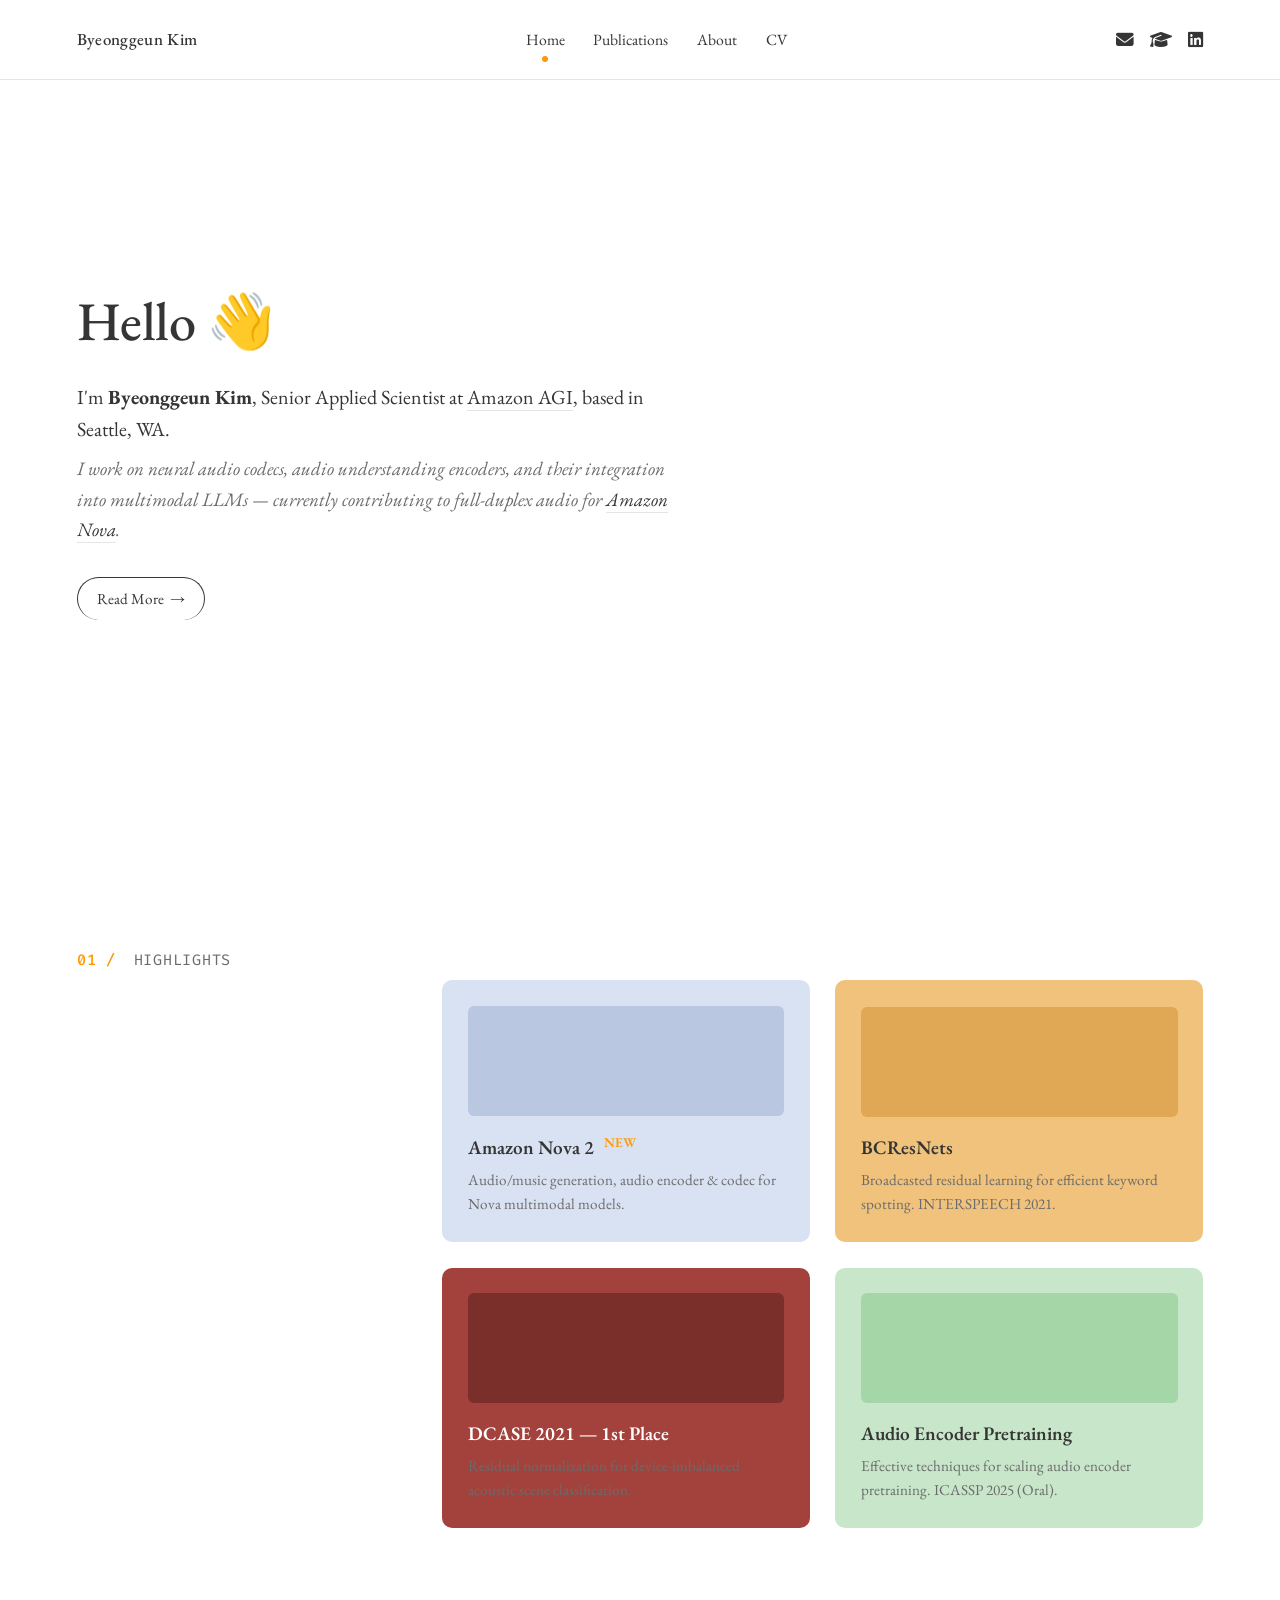
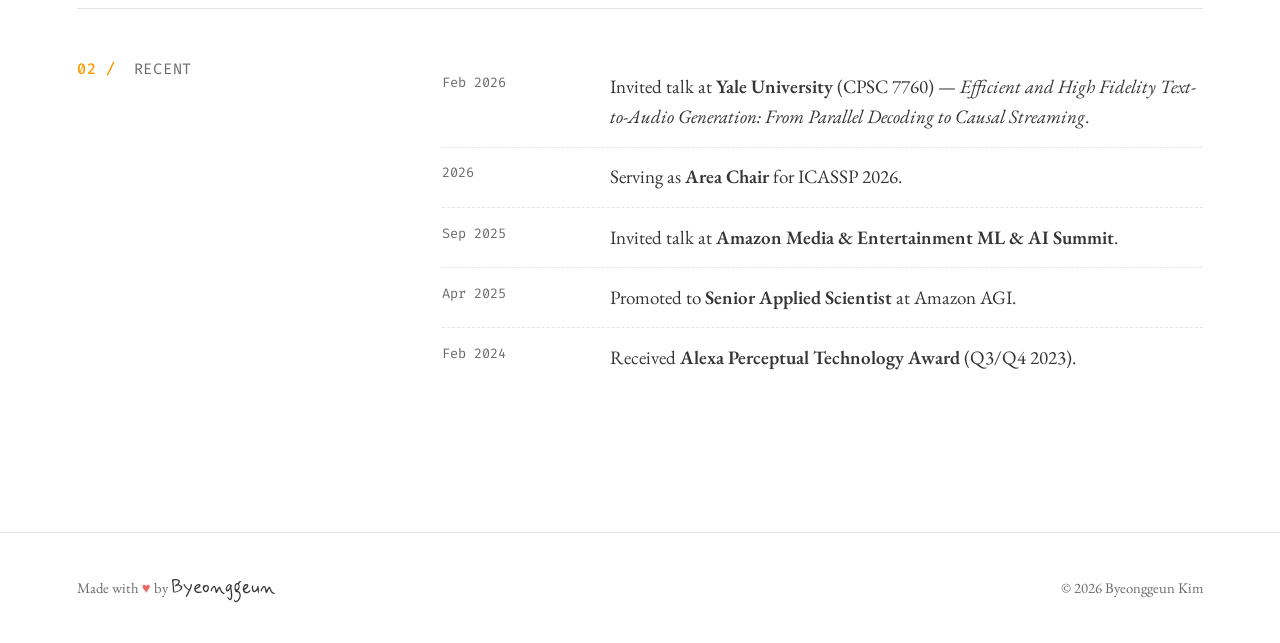
==== index.html @ c18549c8 "Initial site from byeonggeun-io skill Co-Authored-By: Claude Opus 4.7 (1M context) <noreply@anthropi" ====
<!DOCTYPE html>
<html lang="en">
<head>
  <meta charset="UTF-8">
  <meta name="viewport" content="width=device-width, initial-scale=1.0">
  <title>Byeonggeun Kim</title>
  <meta name="description" content="Byeonggeun Kim — Senior Applied Scientist at Amazon AGI. Research on neural audio codecs, audio understanding encoders, and multimodal LLMs.">
  <link rel="stylesheet" href="assets/style.css">
  <link rel="stylesheet" href="https://cdnjs.cloudflare.com/ajax/libs/font-awesome/6.5.1/css/all.min.css">
</head>
<body>

<!-- ====================== NAV ====================== -->
<nav class="nav-bar">
  <a href="index.html" class="nav-brand bare">Byeonggeun Kim</a>
  <button class="hamburger" aria-label="menu">
    <svg viewBox="0 0 24 24" fill="none" stroke-width="2" stroke-linecap="round"><line x1="3" y1="6" x2="21" y2="6"/><line x1="3" y1="12" x2="21" y2="12"/><line x1="3" y1="18" x2="21" y2="18"/></svg>
  </button>
  <div class="nav-links">
    <a href="index.html" class="active">Home</a>
    <a href="publications.html">Publications</a>
    <a href="about.html">About</a>
    <a href="https://drive.google.com/file/d/17Wgc7u4nZ0QI-tNfpadsK4Wds71PUrw8/view?usp=share_link" target="_blank" rel="noopener">CV</a>
  </div>
  <div class="social">
    <a href="mailto:bungkun1349@gmail.com" aria-label="Email"><i class="fa-solid fa-envelope"></i></a>
    <a href="https://scholar.google.com/citations?user=Pee89n0AAAAJ&hl=en" target="_blank" rel="noopener" aria-label="Google Scholar"><i class="fa-solid fa-graduation-cap"></i></a>
    <a href="https://www.linkedin.com/in/byeonggeun-kim-b8112a194/" target="_blank" rel="noopener" aria-label="LinkedIn"><i class="fa-brands fa-linkedin"></i></a>
  </div>
</nav>

<!-- ====================== HERO ====================== -->
<main class="container">
  <section class="home-container">
    <div class="home-intro">
      <h1>Hello <span aria-hidden="true">👋</span></h1>
      <p class="lead">I'm <strong>Byeonggeun Kim</strong>, Senior Applied Scientist at <a href="https://www.amazon.science/" target="_blank" rel="noopener">Amazon AGI</a>, based in Seattle, WA.</p>
      <p class="vision">I work on neural audio codecs, audio understanding encoders, and their integration into multimodal LLMs — currently contributing to full-duplex audio for <a href="https://aws.amazon.com/nova/" target="_blank" rel="noopener">Amazon Nova</a>.</p>
      <p>
        <a href="about.html" class="button bare">Read More &nbsp;&rarr;</a>
      </p>
    </div>
    <div class="home-profile">
      <img src="assets/portrait.jpg" alt="Byeonggeun Kim" onerror="this.style.display='none'">
    </div>
  </section>

  <!-- ====================== HIGHLIGHTS / PROJECTS ====================== -->
  <section class="section">
    <div class="about-row">
      <div class="about-intro"><span class="num">01 /</span> Highlights</div>
      <div class="about-content">
        <div class="project-block">
          <a class="project-card" href="https://www.amazon.science/publications/amazon-nova-2-multimodal-reasoning-and-generation-models" target="_blank" rel="noopener" style="background-color:#d9e2f2;">
            <div class="project-cover" style="background-color:#b9c8e0;"></div>
            <div class="project-title">Amazon Nova 2 <sup class="new-badge">NEW</sup></div>
            <p class="project-intro">Audio/music generation, audio encoder & codec for Nova multimodal models.</p>
          </a>
          <a class="project-card" href="publications.html#bcresnet" style="background-color:#F0C27B;">
            <div class="project-cover" style="background-color:#e0a854;"></div>
            <div class="project-title">BCResNets</div>
            <p class="project-intro">Broadcasted residual learning for efficient keyword spotting. INTERSPEECH 2021.</p>
          </a>
          <a class="project-card" href="publications.html#dcase2021" style="background-color:#A3423C; color:#fff;">
            <div class="project-cover" style="background-color:#7a2f2a;"></div>
            <div class="project-title">DCASE 2021 — 1st Place</div>
            <p class="project-intro">Residual normalization for device-imbalanced acoustic scene classification.</p>
          </a>
          <a class="project-card" href="publications.html" style="background-color:#c8e6c9;">
            <div class="project-cover" style="background-color:#a5d6a7;"></div>
            <div class="project-title">Audio Encoder Pretraining</div>
            <p class="project-intro">Effective techniques for scaling audio encoder pretraining. ICASSP 2025 (Oral).</p>
          </a>
        </div>
      </div>
    </div>

    <!-- ====================== RECENT NEWS ====================== -->
    <div class="about-row">
      <div class="about-intro"><span class="num">02 /</span> Recent</div>
      <div class="about-content">
        <ul class="timeline">
          <li><div class="when">Feb 2026</div><div class="what">Invited talk at <strong>Yale University</strong> (CPSC 7760) — <em>Efficient and High Fidelity Text-to-Audio Generation: From Parallel Decoding to Causal Streaming</em>.</div></li>
          <li><div class="when">2026</div><div class="what">Serving as <strong>Area Chair</strong> for ICASSP 2026.</div></li>
          <li><div class="when">Sep 2025</div><div class="what">Invited talk at <strong>Amazon Media &amp; Entertainment ML &amp; AI Summit</strong>.</div></li>
          <li><div class="when">Apr 2025</div><div class="what">Promoted to <strong>Senior Applied Scientist</strong> at Amazon AGI.</div></li>
          <li><div class="when">Feb 2024</div><div class="what">Received <strong>Alexa Perceptual Technology Award</strong> (Q3/Q4 2023).</div></li>
        </ul>
      </div>
    </div>
  </section>
</main>

<!-- ====================== FOOTER ====================== -->
<footer class="footer">
  <div>Made with <span class="heart">♥</span> by <span class="signature">Byeonggeun</span></div>
  <div>&copy; 2026 Byeonggeun Kim</div>
</footer>

<script src="assets/script.js"></script>
</body>
</html>
---- assets/style.css ----
/* ======================================================================
   byeonggeun.io — shikun.io 포맷 기반 vanilla CSS
   ====================================================================== */

@import url('https://fonts.googleapis.com/css2?family=EB+Garamond:ital,wght@0,400;0,500;0,600;1,400&family=Fira+Code&family=Mynerve&display=swap');

:root {
  --bg: #ffffff;
  --text: #353535;
  --muted: #6b6b6b;
  --rule: #e5e5e5;
  --accent: #ff9800;
  --heart: #ec6863;
  --link: #353535;
  --link-hover: #ff9800;

  --font-body: 'EB Garamond', 'Tiempos Text', Georgia, serif;
  --font-code: 'Fira Code', ui-monospace, Menlo, monospace;
  --font-signature: 'Mynerve', cursive;

  --pad-x: 6vw;
}

* { box-sizing: border-box; }
html, body { margin: 0; padding: 0; }
body {
  font-family: var(--font-body);
  font-size: 19px;
  line-height: 1.6;
  font-weight: 400;
  color: var(--text);
  background: var(--bg);
  -webkit-font-smoothing: antialiased;
}

a {
  color: var(--link);
  text-decoration: none;
  border-bottom: 1px solid var(--rule);
  transition: color .15s ease, border-color .15s ease;
}
a:hover { color: var(--link-hover); border-bottom-color: var(--link-hover); }
a.bare, .nav-bar a, .social a, .button.project { border-bottom: none; }

.container { padding: 0 var(--pad-x); }
.section { padding: 4rem 0 2rem; }

/* ---------------- Nav bar ---------------- */
.nav-bar {
  display: flex;
  align-items: center;
  justify-content: space-between;
  padding: 1.6rem var(--pad-x);
  border-bottom: 1px solid var(--rule);
  position: sticky;
  top: 0;
  background: var(--bg);
  z-index: 50;
}
.nav-brand {
  font-weight: 500;
  font-size: 1.05rem;
  letter-spacing: .02em;
}
.nav-links { display: flex; gap: 1.8rem; align-items: center; }
.nav-links a {
  color: var(--text);
  font-size: 0.98rem;
  position: relative;
}
.nav-links a.active::after {
  content: '';
  display: block;
  width: 6px; height: 6px;
  background: var(--accent);
  border-radius: 50%;
  position: absolute;
  bottom: -10px;
  left: 50%;
  transform: translateX(-50%);
}
.social { display: flex; gap: 1rem; align-items: center; }
.social a { color: var(--text); font-size: 1.1rem; }
.social a:hover { color: var(--accent); }

.hamburger { display: none; background: none; border: none; cursor: pointer; padding: 0; }
.hamburger svg { width: 28px; height: 28px; stroke: var(--text); }

/* ---------------- Hero (Home) ---------------- */
.home-container {
  display: flex;
  align-items: center;
  gap: 4rem;
  min-height: calc(100vh - 5rem - 4rem);
  padding: 4rem 0;
}
.home-intro { flex: 1.4; }
.home-intro h1 {
  font-size: 3.4rem;
  font-weight: 500;
  margin: 0 0 1rem;
  letter-spacing: -0.01em;
}
.home-intro .lead {
  font-size: 1.25rem;
  color: var(--text);
  margin: 0 0 0.6rem;
}
.home-intro .vision {
  font-style: italic;
  color: var(--muted);
  margin: 0 0 2rem;
  max-width: 38rem;
}
.home-profile {
  flex: 1;
  display: flex;
  justify-content: center;
}
.home-profile img {
  width: 280px;
  height: 280px;
  border-radius: 50%;
  object-fit: cover;
  box-shadow: 0 6px 24px rgba(0,0,0,0.08);
}

.button {
  display: inline-block;
  padding: 0.55rem 1.2rem;
  border: 1px solid var(--text);
  border-radius: 999px;
  font-size: 0.95rem;
  color: var(--text);
  background: transparent;
  transition: background .15s ease, color .15s ease;
}
.button:hover { background: var(--text); color: var(--bg); }

.button.project {
  display: inline-block;
  padding: 0.1rem 0.55rem;
  border-radius: 4px;
  border: none;
  font-size: 0.92em;
  background: var(--rule);
  color: var(--text);
}

/* ---------------- About — 2-column "01 / label + body" ---------------- */
.about-row {
  display: grid;
  grid-template-columns: 1fr 2.4fr;
  gap: 3rem;
  padding: 3rem 0;
  border-bottom: 1px solid var(--rule);
}
.about-row:last-child { border-bottom: none; }
.about-intro {
  font-family: var(--font-code);
  font-size: 0.95rem;
  color: var(--muted);
  letter-spacing: 0.05em;
  text-transform: uppercase;
}
.about-intro .num { font-weight: 500; color: var(--accent); margin-right: 0.5rem; }
.about-content h2 {
  font-size: 1.8rem;
  font-weight: 500;
  margin: 0 0 1rem;
}
.about-content p { margin: 0 0 1rem; }

/* ---------------- Education / Experience tables ---------------- */
.timeline { list-style: none; padding: 0; margin: 0; }
.timeline li {
  display: grid;
  grid-template-columns: 9rem 1fr;
  gap: 1.5rem;
  padding: 0.9rem 0;
  border-bottom: 1px dashed var(--rule);
}
.timeline li:last-child { border-bottom: none; }
.timeline .when {
  font-family: var(--font-code);
  font-size: 0.85rem;
  color: var(--muted);
}
.timeline .what strong { font-weight: 600; }
.timeline .what .sub { color: var(--muted); font-size: 0.95rem; }

/* ---------------- Project / news cards ---------------- */
.project-block {
  display: grid;
  grid-template-columns: repeat(auto-fill, minmax(320px, 1fr));
  gap: 1.6rem;
  padding: 2rem 0;
}
.project-card {
  display: block;
  border-radius: 10px;
  padding: 1.6rem;
  text-decoration: none;
  color: inherit;
  border: none;
  transition: transform .2s ease, box-shadow .2s ease;
  min-height: 200px;
  display: flex;
  flex-direction: column;
  justify-content: flex-end;
}
.project-card:hover {
  transform: translateY(-3px);
  box-shadow: 0 10px 30px rgba(0,0,0,0.10);
}
.project-card .project-cover {
  height: 110px;
  background-size: cover;
  background-position: center;
  border-radius: 6px;
  margin-bottom: 1rem;
  background-color: rgba(0,0,0,0.05);
}
.project-card .project-title {
  font-size: 1.2rem;
  font-weight: 600;
  margin: 0 0 0.25rem;
}
.project-card .project-intro {
  font-size: 0.95rem;
  color: var(--muted);
  margin: 0;
}
.project-card .new-badge {
  display: inline-block;
  margin-left: 0.4rem;
  font-size: 0.7em;
  color: var(--accent);
  font-weight: 600;
  vertical-align: super;
}

/* ---------------- Publications ---------------- */
.pub-year {
  font-family: var(--font-code);
  font-size: 0.95rem;
  color: var(--accent);
  letter-spacing: 0.05em;
  margin: 2.4rem 0 0.8rem;
}
.pub-list { list-style: none; padding: 0; margin: 0; }
.pub-list li {
  padding: 1rem 0;
  border-bottom: 1px dashed var(--rule);
}
.pub-list li:last-child { border-bottom: none; }
.pub-list .title { font-weight: 600; display: block; margin-bottom: 0.2rem; }
.pub-list .authors { color: var(--muted); font-size: 0.95rem; display: block; margin-bottom: 0.2rem; }
.pub-list .venue { font-style: italic; color: var(--muted); font-size: 0.92rem; }
.pub-list .links { margin-top: 0.3rem; font-size: 0.9rem; }
.pub-list .links a { margin-right: 0.8rem; }
.pub-list .me { color: var(--text); font-weight: 600; }

/* ---------------- Footer ---------------- */
.footer {
  border-top: 1px solid var(--rule);
  padding: 2.5rem var(--pad-x);
  margin-top: 4rem;
  font-size: 0.92rem;
  color: var(--muted);
  display: flex;
  justify-content: space-between;
  align-items: center;
  flex-wrap: wrap;
  gap: 1rem;
}
.footer .heart { color: var(--heart); }
.footer .signature { font-family: var(--font-signature); font-size: 1.2rem; color: var(--text); }

/* ---------------- Responsive ---------------- */
@media (max-width: 769px) {
  body { font-size: 17px; }
  :root { --pad-x: 5vw; }

  .nav-links { display: none; position: absolute; top: 100%; left: 0; right: 0; background: var(--bg); flex-direction: column; padding: 1rem var(--pad-x); border-bottom: 1px solid var(--rule); gap: 1rem; }
  .nav-links.open { display: flex; }
  .social { display: none; }
  .hamburger { display: block; }

  .home-container { flex-direction: column-reverse; gap: 2rem; padding: 2.5rem 0; min-height: auto; }
  .home-intro h1 { font-size: 2.4rem; }
  .home-profile img { width: 200px; height: 200px; }

  .about-row { grid-template-columns: 1fr; gap: 1rem; padding: 2rem 0; }
  .timeline li { grid-template-columns: 1fr; gap: 0.2rem; }
  .timeline .when { font-size: 0.8rem; }
}
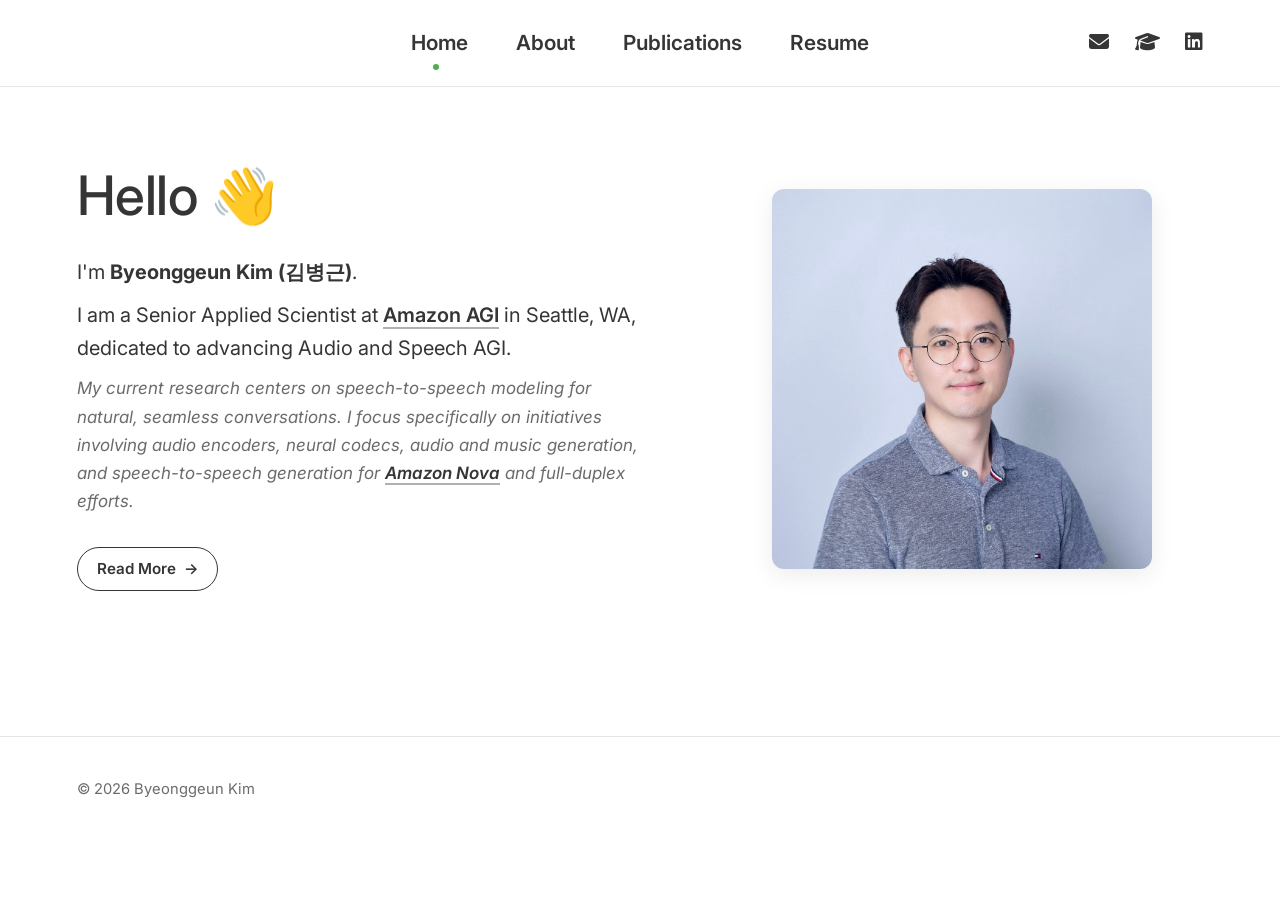
==== commit 120f8d14: "Refresh site content and styling - New CV PDF (shikun.io-style 4-page LaTeX, served at /assets/BGKim" ====
--- a/index.html
+++ b/index.html
@@ -7,25 +7,32 @@
   <meta name="description" content="Byeonggeun Kim — Senior Applied Scientist at Amazon AGI. Research on neural audio codecs, audio understanding encoders, and multimodal LLMs.">
   <link rel="stylesheet" href="assets/style.css">
   <link rel="stylesheet" href="https://cdnjs.cloudflare.com/ajax/libs/font-awesome/6.5.1/css/all.min.css">
+  <!-- Google Analytics (GA4) -->
+  <script async src="https://www.googletagmanager.com/gtag/js?id=G-7Q4RNB01KZ"></script>
+  <script>
+    window.dataLayer = window.dataLayer || [];
+    function gtag(){dataLayer.push(arguments);}
+    gtag('js', new Date());
+    gtag('config', 'G-7Q4RNB01KZ');
+  </script>
 </head>
 <body>
 
 <!-- ====================== NAV ====================== -->
 <nav class="nav-bar">
-  <a href="index.html" class="nav-brand bare">Byeonggeun Kim</a>
   <button class="hamburger" aria-label="menu">
     <svg viewBox="0 0 24 24" fill="none" stroke-width="2" stroke-linecap="round"><line x1="3" y1="6" x2="21" y2="6"/><line x1="3" y1="12" x2="21" y2="12"/><line x1="3" y1="18" x2="21" y2="18"/></svg>
   </button>
   <div class="nav-links">
     <a href="index.html" class="active">Home</a>
+    <a href="about.html">About</a>
     <a href="publications.html">Publications</a>
-    <a href="about.html">About</a>
-    <a href="https://drive.google.com/file/d/17Wgc7u4nZ0QI-tNfpadsK4Wds71PUrw8/view?usp=share_link" target="_blank" rel="noopener">CV</a>
+    <a href="assets/BGKim_CV.pdf" target="_blank" rel="noopener">Resume</a>
   </div>
   <div class="social">
-    <a href="mailto:bungkun1349@gmail.com" aria-label="Email"><i class="fa-solid fa-envelope"></i></a>
-    <a href="https://scholar.google.com/citations?user=Pee89n0AAAAJ&hl=en" target="_blank" rel="noopener" aria-label="Google Scholar"><i class="fa-solid fa-graduation-cap"></i></a>
-    <a href="https://www.linkedin.com/in/byeonggeun-kim-b8112a194/" target="_blank" rel="noopener" aria-label="LinkedIn"><i class="fa-brands fa-linkedin"></i></a>
+    <a class="social-email" href="mailto:bungkun1349@gmail.com" aria-label="Email"><i class="fa-solid fa-envelope"></i></a>
+    <a class="social-scholar" href="https://scholar.google.com/citations?user=Pee89n0AAAAJ&hl=en" target="_blank" rel="noopener" aria-label="Google Scholar"><i class="fa-solid fa-graduation-cap"></i></a>
+    <a class="social-linkedin" href="https://www.linkedin.com/in/byeonggeun-kim-b8112a194/" target="_blank" rel="noopener" aria-label="LinkedIn"><i class="fa-brands fa-linkedin"></i></a>
   </div>
 </nav>
 
@@ -34,8 +41,9 @@
   <section class="home-container">
     <div class="home-intro">
       <h1>Hello <span aria-hidden="true">👋</span></h1>
-      <p class="lead">I'm <strong>Byeonggeun Kim</strong>, Senior Applied Scientist at <a href="https://www.amazon.science/" target="_blank" rel="noopener">Amazon AGI</a>, based in Seattle, WA.</p>
-      <p class="vision">I work on neural audio codecs, audio understanding encoders, and their integration into multimodal LLMs — currently contributing to full-duplex audio for <a href="https://aws.amazon.com/nova/" target="_blank" rel="noopener">Amazon Nova</a>.</p>
+      <p class="lead">I'm <strong>Byeonggeun Kim (김병근)</strong>.</p>
+      <p class="lead">I am a Senior Applied Scientist at <a href="https://amazon.jobs/content/en/teams/agi" target="_blank" rel="noopener">Amazon AGI</a> in Seattle, WA, dedicated to advancing Audio and Speech AGI.</p>
+      <p class="vision">My current research centers on speech-to-speech modeling for natural, seamless conversations. I focus specifically on initiatives involving audio encoders, neural codecs, audio and music generation, and speech-to-speech generation for <a href="https://aws.amazon.com/nova/" target="_blank" rel="noopener">Amazon Nova</a> and full-duplex efforts.</p>
       <p>
         <a href="about.html" class="button bare">Read More &nbsp;&rarr;</a>
       </p>
@@ -44,56 +52,10 @@
       <img src="assets/portrait.jpg" alt="Byeonggeun Kim" onerror="this.style.display='none'">
     </div>
   </section>
-
-  <!-- ====================== HIGHLIGHTS / PROJECTS ====================== -->
-  <section class="section">
-    <div class="about-row">
-      <div class="about-intro"><span class="num">01 /</span> Highlights</div>
-      <div class="about-content">
-        <div class="project-block">
-          <a class="project-card" href="https://www.amazon.science/publications/amazon-nova-2-multimodal-reasoning-and-generation-models" target="_blank" rel="noopener" style="background-color:#d9e2f2;">
-            <div class="project-cover" style="background-color:#b9c8e0;"></div>
-            <div class="project-title">Amazon Nova 2 <sup class="new-badge">NEW</sup></div>
-            <p class="project-intro">Audio/music generation, audio encoder & codec for Nova multimodal models.</p>
-          </a>
-          <a class="project-card" href="publications.html#bcresnet" style="background-color:#F0C27B;">
-            <div class="project-cover" style="background-color:#e0a854;"></div>
-            <div class="project-title">BCResNets</div>
-            <p class="project-intro">Broadcasted residual learning for efficient keyword spotting. INTERSPEECH 2021.</p>
-          </a>
-          <a class="project-card" href="publications.html#dcase2021" style="background-color:#A3423C; color:#fff;">
-            <div class="project-cover" style="background-color:#7a2f2a;"></div>
-            <div class="project-title">DCASE 2021 — 1st Place</div>
-            <p class="project-intro">Residual normalization for device-imbalanced acoustic scene classification.</p>
-          </a>
-          <a class="project-card" href="publications.html" style="background-color:#c8e6c9;">
-            <div class="project-cover" style="background-color:#a5d6a7;"></div>
-            <div class="project-title">Audio Encoder Pretraining</div>
-            <p class="project-intro">Effective techniques for scaling audio encoder pretraining. ICASSP 2025 (Oral).</p>
-          </a>
-        </div>
-      </div>
-    </div>
-
-    <!-- ====================== RECENT NEWS ====================== -->
-    <div class="about-row">
-      <div class="about-intro"><span class="num">02 /</span> Recent</div>
-      <div class="about-content">
-        <ul class="timeline">
-          <li><div class="when">Feb 2026</div><div class="what">Invited talk at <strong>Yale University</strong> (CPSC 7760) — <em>Efficient and High Fidelity Text-to-Audio Generation: From Parallel Decoding to Causal Streaming</em>.</div></li>
-          <li><div class="when">2026</div><div class="what">Serving as <strong>Area Chair</strong> for ICASSP 2026.</div></li>
-          <li><div class="when">Sep 2025</div><div class="what">Invited talk at <strong>Amazon Media &amp; Entertainment ML &amp; AI Summit</strong>.</div></li>
-          <li><div class="when">Apr 2025</div><div class="what">Promoted to <strong>Senior Applied Scientist</strong> at Amazon AGI.</div></li>
-          <li><div class="when">Feb 2024</div><div class="what">Received <strong>Alexa Perceptual Technology Award</strong> (Q3/Q4 2023).</div></li>
-        </ul>
-      </div>
-    </div>
-  </section>
 </main>
 
 <!-- ====================== FOOTER ====================== -->
 <footer class="footer">
-  <div>Made with <span class="heart">♥</span> by <span class="signature">Byeonggeun</span></div>
   <div>&copy; 2026 Byeonggeun Kim</div>
 </footer>
 
--- a/assets/style.css
+++ b/assets/style.css
@@ -2,7 +2,7 @@
    byeonggeun.io — shikun.io 포맷 기반 vanilla CSS
    ====================================================================== */
 
-@import url('https://fonts.googleapis.com/css2?family=EB+Garamond:ital,wght@0,400;0,500;0,600;1,400&family=Fira+Code&family=Mynerve&display=swap');
+@import url('https://fonts.googleapis.com/css2?family=Inter:wght@400;500;600;700&family=Fira+Code&family=Mynerve&display=swap');
 
 :root {
   --bg: #ffffff;
@@ -14,7 +14,7 @@
   --link: #353535;
   --link-hover: #ff9800;
 
-  --font-body: 'EB Garamond', 'Tiempos Text', Georgia, serif;
+  --font-body: 'Inter', -apple-system, BlinkMacSystemFont, 'Segoe UI', Helvetica, Arial, sans-serif;
   --font-code: 'Fira Code', ui-monospace, Menlo, monospace;
   --font-signature: 'Mynerve', cursive;
 
@@ -25,8 +25,8 @@
 html, body { margin: 0; padding: 0; }
 body {
   font-family: var(--font-body);
-  font-size: 19px;
-  line-height: 1.6;
+  font-size: 17px;
+  line-height: 1.65;
   font-weight: 400;
   color: var(--text);
   background: var(--bg);
@@ -36,20 +36,21 @@
 a {
   color: var(--link);
   text-decoration: none;
-  border-bottom: 1px solid var(--rule);
+  font-weight: 600;
+  border-bottom: 2px solid #b0b0b0;
   transition: color .15s ease, border-color .15s ease;
 }
 a:hover { color: var(--link-hover); border-bottom-color: var(--link-hover); }
-a.bare, .nav-bar a, .social a, .button.project { border-bottom: none; }
+a.bare:not(.button), .nav-bar a, .social a, .button.project { border-bottom: none; font-weight: inherit; }
 
 .container { padding: 0 var(--pad-x); }
 .section { padding: 4rem 0 2rem; }
 
 /* ---------------- Nav bar ---------------- */
 .nav-bar {
-  display: flex;
+  display: grid;
+  grid-template-columns: 1fr auto 1fr;
   align-items: center;
-  justify-content: space-between;
   padding: 1.6rem var(--pad-x);
   border-bottom: 1px solid var(--rule);
   position: sticky;
@@ -62,28 +63,30 @@
   font-size: 1.05rem;
   letter-spacing: .02em;
 }
-.nav-links { display: flex; gap: 1.8rem; align-items: center; }
+.nav-links { display: flex; gap: 3rem; align-items: center; justify-self: center; }
 .nav-links a {
   color: var(--text);
-  font-size: 0.98rem;
+  font-size: 1.3rem;
+  font-weight: 600;
   position: relative;
 }
-.nav-links a.active::after {
-  content: '';
-  display: block;
-  width: 6px; height: 6px;
-  background: var(--accent);
+.nav-indicator {
+  position: absolute;
+  width: 6px;
+  height: 6px;
+  background: #4caf50;
   border-radius: 50%;
-  position: absolute;
-  bottom: -10px;
-  left: 50%;
-  transform: translateX(-50%);
-}
-.social { display: flex; gap: 1rem; align-items: center; }
-.social a { color: var(--text); font-size: 1.1rem; }
-.social a:hover { color: var(--accent); }
-
-.hamburger { display: none; background: none; border: none; cursor: pointer; padding: 0; }
+  pointer-events: none;
+  opacity: 0;
+  transition: left .25s ease, top .25s ease, opacity .15s ease;
+}
+.social { display: flex; gap: 1.6rem; align-items: center; justify-self: end; }
+.social a { color: var(--text); font-size: 1.25rem; position: relative; }
+.social a.social-email:hover    { color: #888888; }
+.social a.social-scholar:hover  { color: #4caf50; }
+.social a.social-linkedin:hover { color: #0a66c2; }
+
+.hamburger { visibility: hidden; background: none; border: none; cursor: pointer; padding: 0; }
 .hamburger svg { width: 28px; height: 28px; stroke: var(--text); }
 
 /* ---------------- Hero (Home) ---------------- */
@@ -91,10 +94,9 @@
   display: flex;
   align-items: center;
   gap: 4rem;
-  min-height: calc(100vh - 5rem - 4rem);
   padding: 4rem 0;
 }
-.home-intro { flex: 1.4; }
+.home-intro { flex: 1.2; }
 .home-intro h1 {
   font-size: 3.4rem;
   font-weight: 500;
@@ -118,9 +120,10 @@
   justify-content: center;
 }
 .home-profile img {
-  width: 280px;
-  height: 280px;
-  border-radius: 50%;
+  width: 380px;
+  height: 380px;
+  max-width: 100%;
+  border-radius: 12px;
   object-fit: cover;
   box-shadow: 0 6px 24px rgba(0,0,0,0.08);
 }
@@ -131,6 +134,7 @@
   border: 1px solid var(--text);
   border-radius: 999px;
   font-size: 0.95rem;
+  font-weight: 600;
   color: var(--text);
   background: transparent;
   transition: background .15s ease, color .15s ease;
@@ -159,6 +163,7 @@
 .about-intro {
   font-family: var(--font-code);
   font-size: 0.95rem;
+  font-weight: 700;
   color: var(--muted);
   letter-spacing: 0.05em;
   text-transform: uppercase;
@@ -188,6 +193,30 @@
 }
 .timeline .what strong { font-weight: 600; }
 .timeline .what .sub { color: var(--muted); font-size: 0.95rem; }
+
+/* ---------------- Experience grouped layout ---------------- */
+.exp-group { margin-bottom: 1.6rem; }
+.exp-group:last-child { margin-bottom: 0; }
+.exp-company {
+  font-size: 1.1rem;
+  font-weight: 600;
+  margin-bottom: 0.5rem;
+}
+.exp-list {
+  list-style: none;
+  padding-left: 1rem;
+  margin: 0;
+  border-left: 2px solid var(--rule);
+}
+.exp-list li {
+  padding: 0.35rem 0;
+  font-size: 1rem;
+}
+.exp-list li strong { font-weight: 600; }
+.exp-list li .sub { color: var(--muted); font-size: 0.92rem; display: inline-block; margin-top: 0.2rem; }
+.exp-date { color: var(--muted); font-family: var(--font-code); font-size: 0.85rem; margin-left: 0.4rem; }
+.exp-summary { margin: 0.7rem 0 0; color: var(--text); }
+.exp-summary strong { font-weight: 600; }
 
 /* ---------------- Project / news cards ---------------- */
 .project-block {
@@ -285,7 +314,7 @@
   .nav-links { display: none; position: absolute; top: 100%; left: 0; right: 0; background: var(--bg); flex-direction: column; padding: 1rem var(--pad-x); border-bottom: 1px solid var(--rule); gap: 1rem; }
   .nav-links.open { display: flex; }
   .social { display: none; }
-  .hamburger { display: block; }
+  .hamburger { visibility: visible; display: block; }
 
   .home-container { flex-direction: column-reverse; gap: 2rem; padding: 2.5rem 0; min-height: auto; }
   .home-intro h1 { font-size: 2.4rem; }
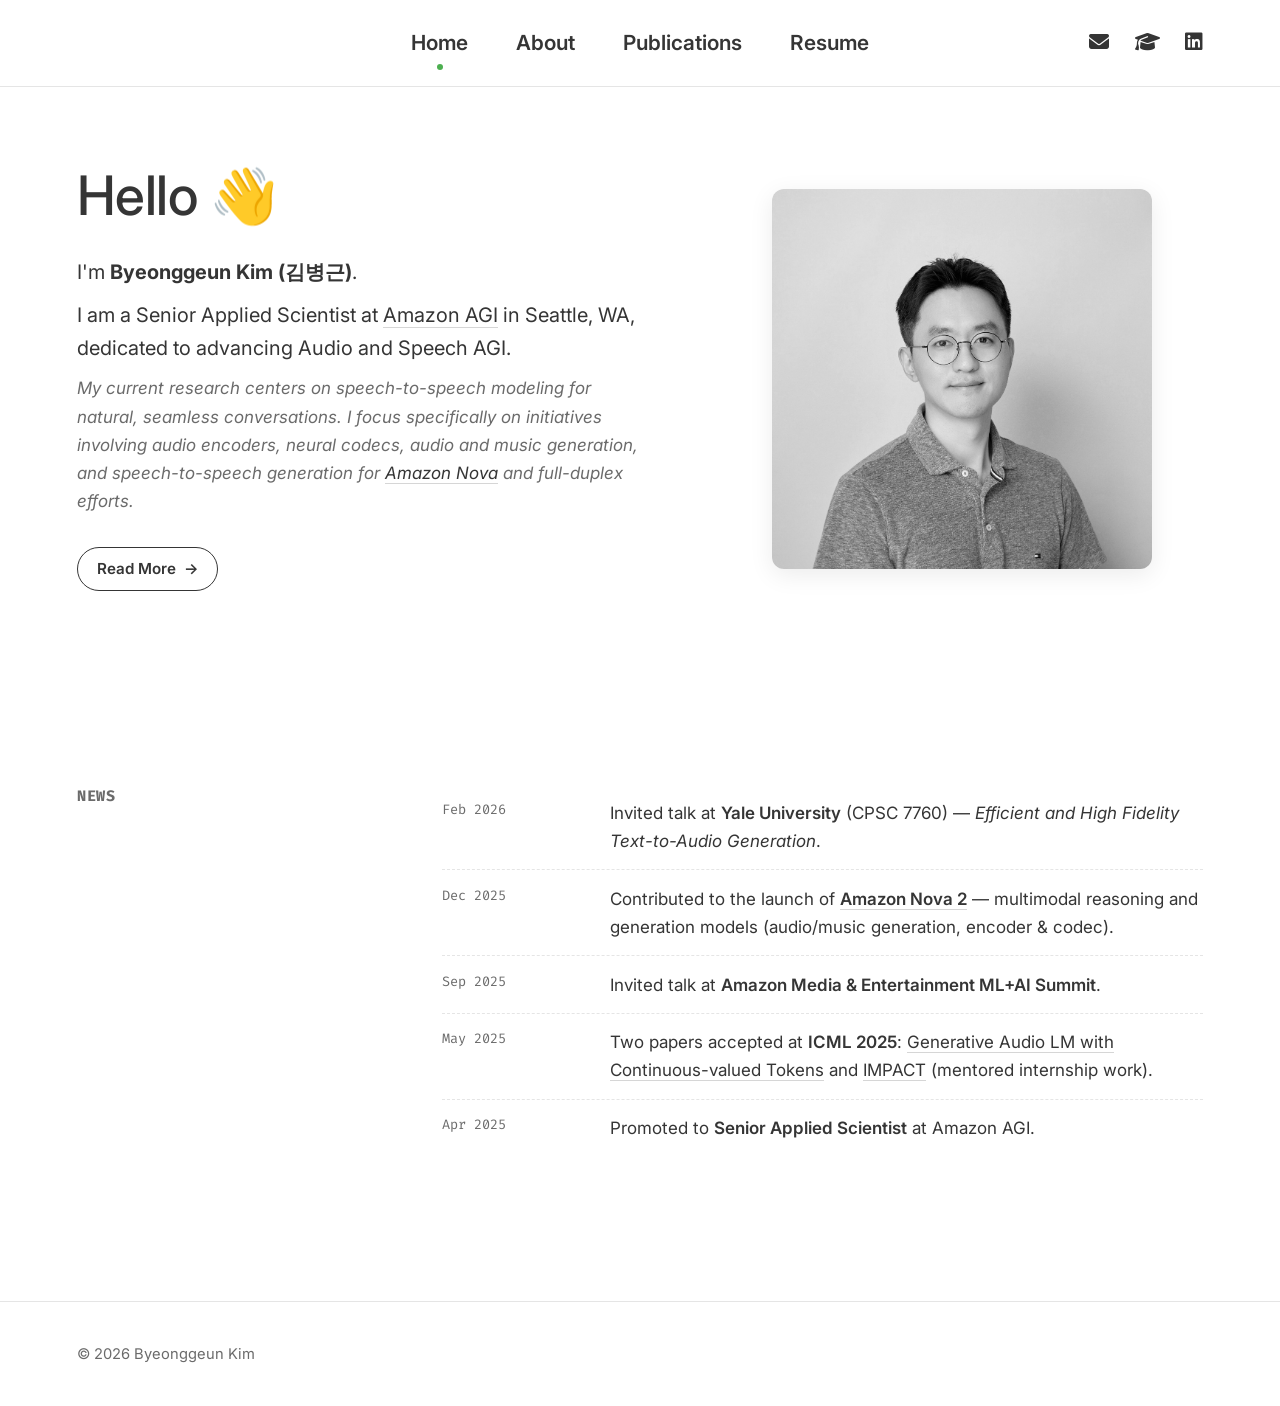
==== commit 84696ad0: "Polish: News timeline, SEO, CI, lighter typography - Add News timeline on Hero (5 items, reverse-chr" ====
--- a/index.html
+++ b/index.html
@@ -5,6 +5,13 @@
   <meta name="viewport" content="width=device-width, initial-scale=1.0">
   <title>Byeonggeun Kim</title>
   <meta name="description" content="Byeonggeun Kim — Senior Applied Scientist at Amazon AGI. Research on neural audio codecs, audio understanding encoders, and multimodal LLMs.">
+  <link rel="icon" type="image/jpeg" href="assets/favicon.jpg">
+  <meta property="og:type" content="website">
+  <meta property="og:title" content="Byeonggeun Kim">
+  <meta property="og:description" content="Senior Applied Scientist at Amazon AGI — audio codecs, audio encoders, multimodal LLMs, full-duplex speech.">
+  <meta property="og:image" content="https://byeonggeunkim.github.io/assets/og-image.jpg">
+  <meta property="og:url" content="https://byeonggeunkim.github.io/">
+  <meta name="twitter:card" content="summary">
   <link rel="stylesheet" href="assets/style.css">
   <link rel="stylesheet" href="https://cdnjs.cloudflare.com/ajax/libs/font-awesome/6.5.1/css/all.min.css">
   <!-- Google Analytics (GA4) -->
@@ -52,6 +59,21 @@
       <img src="assets/portrait.jpg" alt="Byeonggeun Kim" onerror="this.style.display='none'">
     </div>
   </section>
+
+  <section class="section">
+    <div class="about-row">
+      <div class="about-intro">News</div>
+      <div class="about-content">
+        <ul class="timeline">
+          <li><div class="when">Feb 2026</div><div class="what">Invited talk at <strong>Yale University</strong> (CPSC 7760) — <em>Efficient and High Fidelity Text-to-Audio Generation</em>.</div></li>
+          <li><div class="when">Dec 2025</div><div class="what">Contributed to the launch of <a href="https://www.amazon.science/publications/amazon-nova-2-multimodal-reasoning-and-generation-models" target="_blank" rel="noopener"><strong>Amazon Nova 2</strong></a> — multimodal reasoning and generation models (audio/music generation, encoder &amp; codec).</div></li>
+          <li><div class="when">Sep 2025</div><div class="what">Invited talk at <strong>Amazon Media &amp; Entertainment ML+AI Summit</strong>.</div></li>
+          <li><div class="when">May 2025</div><div class="what">Two papers accepted at <strong>ICML 2025</strong>: <a href="https://www.amazon.science/publications/generative-audio-language-modeling-with-continuous-valued-tokens-and-masked-next-token-prediction" target="_blank" rel="noopener">Generative Audio LM with Continuous-valued Tokens</a> and <a href="https://www.amazon.science/publications/impact-iterative-mask-based-parallel-decoding-for-text-to-audio-generation-with-diffusion-modeling" target="_blank" rel="noopener">IMPACT</a> (mentored internship work).</div></li>
+          <li><div class="when">Apr 2025</div><div class="what">Promoted to <strong>Senior Applied Scientist</strong> at Amazon AGI.</div></li>
+        </ul>
+      </div>
+    </div>
+  </section>
 </main>
 
 <!-- ====================== FOOTER ====================== -->
--- a/assets/style.css
+++ b/assets/style.css
@@ -36,12 +36,11 @@
 a {
   color: var(--link);
   text-decoration: none;
-  font-weight: 600;
-  border-bottom: 2px solid #b0b0b0;
+  border-bottom: 1px solid #d6d6d6;
   transition: color .15s ease, border-color .15s ease;
 }
 a:hover { color: var(--link-hover); border-bottom-color: var(--link-hover); }
-a.bare:not(.button), .nav-bar a, .social a, .button.project { border-bottom: none; font-weight: inherit; }
+a.bare:not(.button), .nav-bar a, .social a, .button.project { border-bottom: none; }
 
 .container { padding: 0 var(--pad-x); }
 .section { padding: 4rem 0 2rem; }
@@ -82,9 +81,7 @@
 }
 .social { display: flex; gap: 1.6rem; align-items: center; justify-self: end; }
 .social a { color: var(--text); font-size: 1.25rem; position: relative; }
-.social a.social-email:hover    { color: #888888; }
-.social a.social-scholar:hover  { color: #4caf50; }
-.social a.social-linkedin:hover { color: #0a66c2; }
+.social a:hover { color: #4caf50; }
 
 .hamburger { visibility: hidden; background: none; border: none; cursor: pointer; padding: 0; }
 .hamburger svg { width: 28px; height: 28px; stroke: var(--text); }
@@ -126,7 +123,10 @@
   border-radius: 12px;
   object-fit: cover;
   box-shadow: 0 6px 24px rgba(0,0,0,0.08);
-}
+  filter: grayscale(100%);
+  transition: filter .35s ease;
+}
+.home-profile img:hover { filter: grayscale(0%); }
 
 .button {
   display: inline-block;
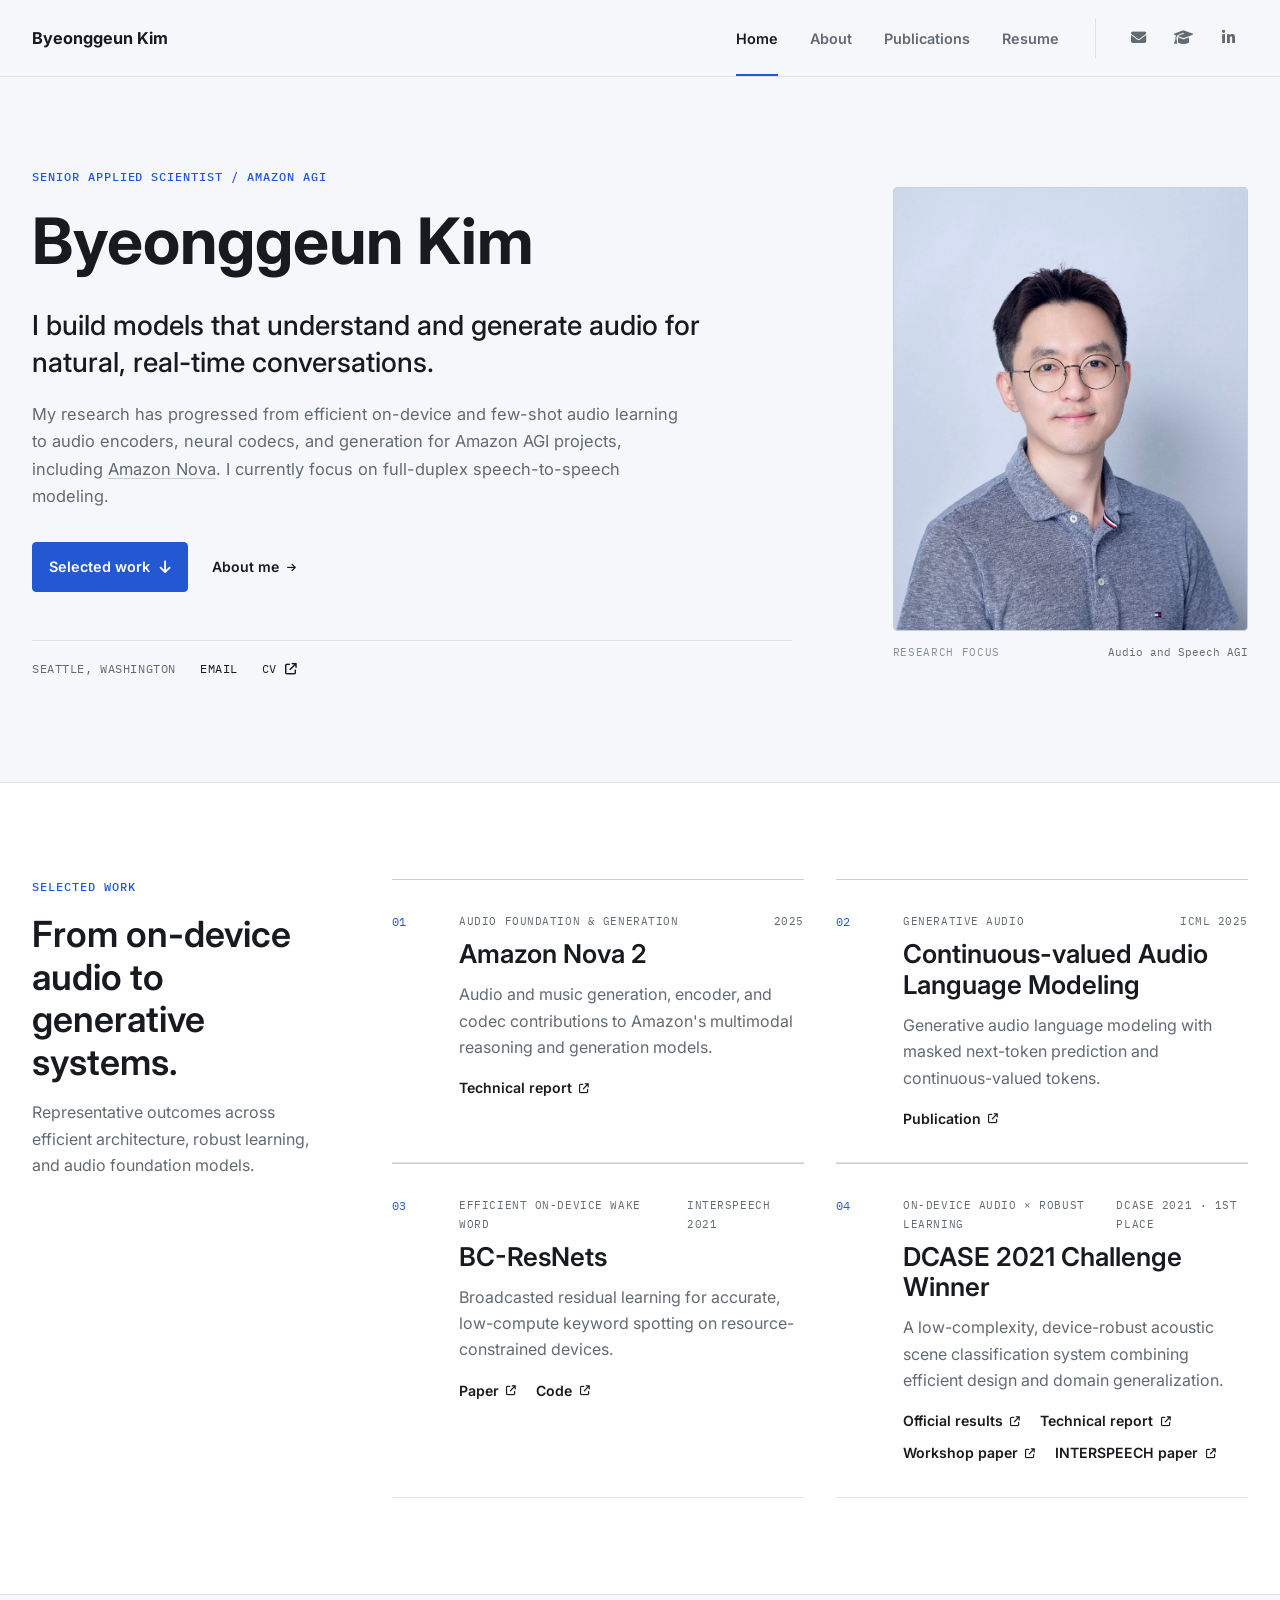
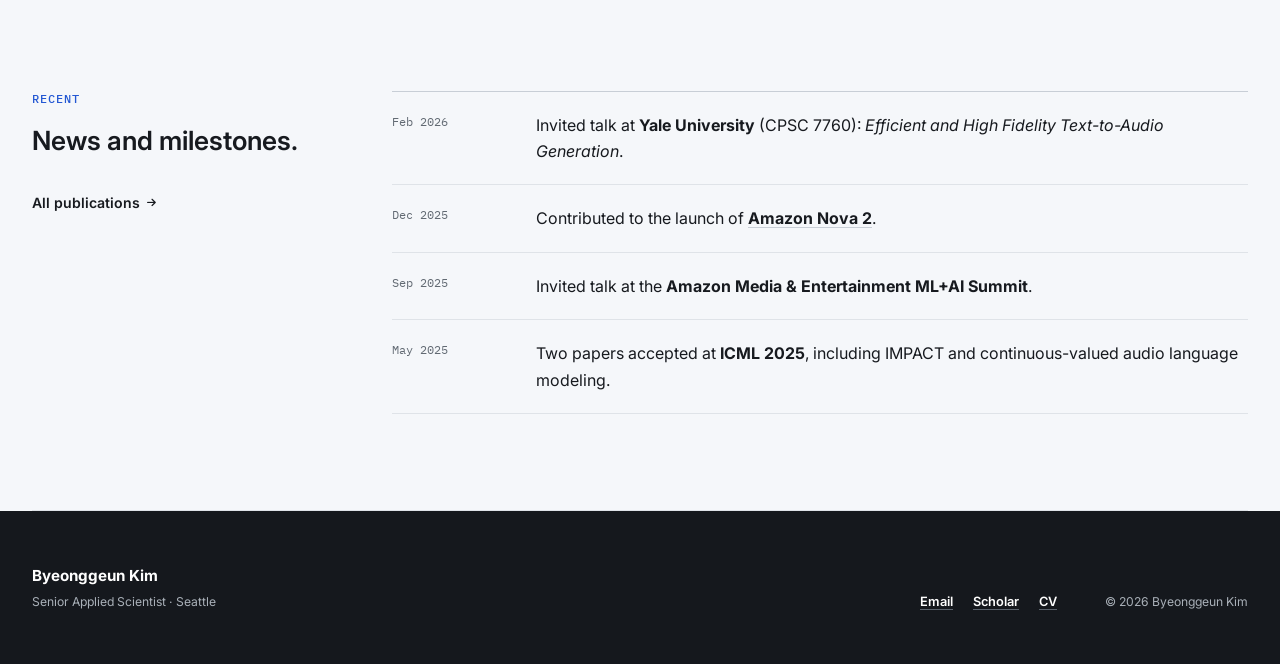
==== commit 1e85e761: "Redesign research portfolio" ====
--- a/index.html
+++ b/index.html
@@ -12,7 +12,7 @@
   <meta property="og:image" content="https://byeonggeunkim.github.io/assets/og-image.jpg">
   <meta property="og:url" content="https://byeonggeunkim.github.io/">
   <meta name="twitter:card" content="summary">
-  <link rel="stylesheet" href="assets/style.css">
+  <link rel="stylesheet" href="assets/style.css?v=20260807">
   <link rel="stylesheet" href="https://cdnjs.cloudflare.com/ajax/libs/font-awesome/6.5.1/css/all.min.css">
   <!-- Google Analytics (GA4) -->
   <script async src="https://www.googletagmanager.com/gtag/js?id=G-7Q4RNB01KZ"></script>
@@ -24,63 +24,160 @@
   </script>
 </head>
 <body>
+<header class="site-header">
+  <nav class="nav-bar" aria-label="Primary navigation">
+    <a class="nav-brand" href="index.html" aria-current="page">Byeonggeun Kim</a>
+    <button class="hamburger" type="button" aria-expanded="false" aria-controls="primary-navigation">
+      <span class="sr-only">Toggle navigation</span>
+      <svg viewBox="0 0 24 24" fill="none" stroke-width="2" stroke-linecap="round" aria-hidden="true">
+        <line x1="4" y1="7" x2="20" y2="7"></line>
+        <line x1="4" y1="12" x2="20" y2="12"></line>
+        <line x1="4" y1="17" x2="20" y2="17"></line>
+      </svg>
+    </button>
+    <div class="nav-panel" id="primary-navigation">
+      <div class="nav-links">
+        <a href="index.html" class="active" aria-current="page">Home</a>
+        <a href="about.html">About</a>
+        <a href="publications.html">Publications</a>
+        <a href="assets/BGKim_CV.pdf" target="_blank" rel="noopener">Resume</a>
+      </div>
+      <div class="social" aria-label="External profiles">
+        <a href="mailto:bungkun1349@gmail.com" aria-label="Email" title="Email"><i class="fa-solid fa-envelope" aria-hidden="true"></i></a>
+        <a href="https://scholar.google.com/citations?user=Pee89n0AAAAJ&amp;hl=en" target="_blank" rel="noopener" aria-label="Google Scholar" title="Google Scholar"><i class="fa-solid fa-graduation-cap" aria-hidden="true"></i></a>
+        <a href="https://www.linkedin.com/in/byeonggeun-kim-b8112a194/" target="_blank" rel="noopener" aria-label="LinkedIn" title="LinkedIn"><i class="fa-brands fa-linkedin-in" aria-hidden="true"></i></a>
+      </div>
+    </div>
+  </nav>
+</header>
 
-<!-- ====================== NAV ====================== -->
-<nav class="nav-bar">
-  <button class="hamburger" aria-label="menu">
-    <svg viewBox="0 0 24 24" fill="none" stroke-width="2" stroke-linecap="round"><line x1="3" y1="6" x2="21" y2="6"/><line x1="3" y1="12" x2="21" y2="12"/><line x1="3" y1="18" x2="21" y2="18"/></svg>
-  </button>
-  <div class="nav-links">
-    <a href="index.html" class="active">Home</a>
-    <a href="about.html">About</a>
-    <a href="publications.html">Publications</a>
-    <a href="assets/BGKim_CV.pdf" target="_blank" rel="noopener">Resume</a>
-  </div>
-  <div class="social">
-    <a class="social-email" href="mailto:bungkun1349@gmail.com" aria-label="Email"><i class="fa-solid fa-envelope"></i></a>
-    <a class="social-scholar" href="https://scholar.google.com/citations?user=Pee89n0AAAAJ&hl=en" target="_blank" rel="noopener" aria-label="Google Scholar"><i class="fa-solid fa-graduation-cap"></i></a>
-    <a class="social-linkedin" href="https://www.linkedin.com/in/byeonggeun-kim-b8112a194/" target="_blank" rel="noopener" aria-label="LinkedIn"><i class="fa-brands fa-linkedin"></i></a>
-  </div>
-</nav>
+<main>
+  <section class="hero shell">
+    <div class="hero-copy">
+      <p class="eyebrow">Senior Applied Scientist <span aria-hidden="true">/</span> Amazon AGI</p>
+      <h1>Byeonggeun Kim</h1>
+      <p class="hero-lead">I build models that understand and generate audio for natural, real-time conversations.</p>
+      <p class="hero-summary">My research has progressed from efficient on-device and few-shot audio learning to audio encoders, neural codecs, and generation for Amazon AGI projects, including <a href="https://aws.amazon.com/nova/" target="_blank" rel="noopener">Amazon Nova</a>. I currently focus on full-duplex speech-to-speech modeling.</p>
+      <div class="hero-actions">
+        <a class="button button-primary" href="#selected-work">Selected work <i class="fa-solid fa-arrow-down" aria-hidden="true"></i></a>
+        <a class="text-action" href="about.html">About me <i class="fa-solid fa-arrow-right" aria-hidden="true"></i></a>
+      </div>
+      <div class="hero-meta">
+        <span>Seattle, Washington</span>
+        <a href="mailto:bungkun1349@gmail.com">Email</a>
+        <a href="assets/BGKim_CV.pdf" target="_blank" rel="noopener">CV <i class="fa-solid fa-arrow-up-right-from-square" aria-hidden="true"></i></a>
+      </div>
+    </div>
+    <figure class="portrait">
+      <img src="assets/portrait.jpg" alt="Portrait of Byeonggeun Kim" width="1029" height="1029">
+      <figcaption><span>Research focus</span> Audio and Speech AGI</figcaption>
+    </figure>
+  </section>
 
-<!-- ====================== HERO ====================== -->
-<main class="container">
-  <section class="home-container">
-    <div class="home-intro">
-      <h1>Hello <span aria-hidden="true">👋</span></h1>
-      <p class="lead">I'm <strong>Byeonggeun Kim (김병근)</strong>.</p>
-      <p class="lead">I am a Senior Applied Scientist at <a href="https://amazon.jobs/content/en/teams/agi" target="_blank" rel="noopener">Amazon AGI</a> in Seattle, WA, dedicated to advancing Audio and Speech AGI.</p>
-      <p class="vision">My current research centers on speech-to-speech modeling for natural, seamless conversations. I focus specifically on initiatives involving audio encoders, neural codecs, audio and music generation, and speech-to-speech generation for <a href="https://aws.amazon.com/nova/" target="_blank" rel="noopener">Amazon Nova</a> and full-duplex efforts.</p>
-      <p>
-        <a href="about.html" class="button bare">Read More &nbsp;&rarr;</a>
-      </p>
-    </div>
-    <div class="home-profile">
-      <img src="assets/portrait.jpg" alt="Byeonggeun Kim" onerror="this.style.display='none'">
+  <section class="work-band" id="selected-work">
+    <div class="shell section-layout">
+      <header class="section-heading">
+        <p class="eyebrow">Selected work</p>
+        <h2>From on-device audio to generative systems.</h2>
+        <p>Representative outcomes across efficient architecture, robust learning, and audio foundation models.</p>
+      </header>
+      <div class="work-list">
+        <article class="work-item">
+          <div class="work-number">01</div>
+          <div class="work-body">
+            <p class="work-meta">Audio foundation &amp; generation <span>2025</span></p>
+            <h3><a href="https://www.amazon.science/publications/amazon-nova-2-multimodal-reasoning-and-generation-models" target="_blank" rel="noopener">Amazon Nova 2</a></h3>
+            <p>Audio and music generation, encoder, and codec contributions to Amazon's multimodal reasoning and generation models.</p>
+            <div class="resource-links">
+              <a class="text-action" href="https://www.amazon.science/publications/amazon-nova-2-multimodal-reasoning-and-generation-models" target="_blank" rel="noopener">Technical report <i class="fa-solid fa-arrow-up-right-from-square" aria-hidden="true"></i></a>
+            </div>
+          </div>
+        </article>
+        <article class="work-item">
+          <div class="work-number">02</div>
+          <div class="work-body">
+            <p class="work-meta">Generative audio <span>ICML 2025</span></p>
+            <h3><a href="https://www.amazon.science/publications/generative-audio-language-modeling-with-continuous-valued-tokens-and-masked-next-token-prediction" target="_blank" rel="noopener">Continuous-valued Audio Language Modeling</a></h3>
+            <p>Generative audio language modeling with masked next-token prediction and continuous-valued tokens.</p>
+            <div class="resource-links">
+              <a class="text-action" href="https://www.amazon.science/publications/generative-audio-language-modeling-with-continuous-valued-tokens-and-masked-next-token-prediction" target="_blank" rel="noopener">Publication <i class="fa-solid fa-arrow-up-right-from-square" aria-hidden="true"></i></a>
+            </div>
+          </div>
+        </article>
+        <article class="work-item">
+          <div class="work-number">03</div>
+          <div class="work-body">
+            <p class="work-meta">Efficient on-device wake word <span>INTERSPEECH 2021</span></p>
+            <h3><a href="https://arxiv.org/abs/2106.04140" target="_blank" rel="noopener">BC-ResNets</a></h3>
+            <p>Broadcasted residual learning for accurate, low-compute keyword spotting on resource-constrained devices.</p>
+            <div class="resource-links">
+              <a class="text-action" href="https://arxiv.org/abs/2106.04140" target="_blank" rel="noopener">Paper <i class="fa-solid fa-arrow-up-right-from-square" aria-hidden="true"></i></a>
+              <a class="text-action" href="https://github.com/Qualcomm-AI-research/bcresnet" target="_blank" rel="noopener">Code <i class="fa-solid fa-arrow-up-right-from-square" aria-hidden="true"></i></a>
+            </div>
+          </div>
+        </article>
+        <article class="work-item" id="dcase-work">
+          <div class="work-number">04</div>
+          <div class="work-body">
+            <p class="work-meta">On-device audio × robust learning <span>DCASE 2021 · 1st Place</span></p>
+            <h3><a href="https://dcase.community/challenge2021/task-acoustic-scene-classification-results-a#teams-ranking" target="_blank" rel="noopener">DCASE 2021 Challenge Winner</a></h3>
+            <p>A low-complexity, device-robust acoustic scene classification system combining efficient design and domain generalization.</p>
+            <div class="resource-links">
+              <a class="text-action" href="https://dcase.community/challenge2021/task-acoustic-scene-classification-results-a#teams-ranking" target="_blank" rel="noopener">Official results <i class="fa-solid fa-arrow-up-right-from-square" aria-hidden="true"></i></a>
+              <a class="text-action" href="https://dcase.community/documents/challenge2021/technical_reports/DCASE2021_Kim_36_t1.pdf" target="_blank" rel="noopener">Technical report <i class="fa-solid fa-arrow-up-right-from-square" aria-hidden="true"></i></a>
+              <a class="text-action" href="https://dcase.community/documents/workshop2021/proceedings/DCASE2021Workshop_Kim_12.pdf" target="_blank" rel="noopener">Workshop paper <i class="fa-solid fa-arrow-up-right-from-square" aria-hidden="true"></i></a>
+              <a class="text-action" href="https://arxiv.org/abs/2206.12513" target="_blank" rel="noopener">INTERSPEECH paper <i class="fa-solid fa-arrow-up-right-from-square" aria-hidden="true"></i></a>
+            </div>
+          </div>
+        </article>
+      </div>
     </div>
   </section>
 
-  <section class="section">
-    <div class="about-row">
-      <div class="about-intro">News</div>
-      <div class="about-content">
-        <ul class="timeline">
-          <li><div class="when">Feb 2026</div><div class="what">Invited talk at <strong>Yale University</strong> (CPSC 7760) — <em>Efficient and High Fidelity Text-to-Audio Generation</em>.</div></li>
-          <li><div class="when">Dec 2025</div><div class="what">Contributed to the launch of <a href="https://www.amazon.science/publications/amazon-nova-2-multimodal-reasoning-and-generation-models" target="_blank" rel="noopener"><strong>Amazon Nova 2</strong></a> — multimodal reasoning and generation models (audio/music generation, encoder &amp; codec).</div></li>
-          <li><div class="when">Sep 2025</div><div class="what">Invited talk at <strong>Amazon Media &amp; Entertainment ML+AI Summit</strong>.</div></li>
-          <li><div class="when">May 2025</div><div class="what">Two papers accepted at <strong>ICML 2025</strong>: <a href="https://www.amazon.science/publications/generative-audio-language-modeling-with-continuous-valued-tokens-and-masked-next-token-prediction" target="_blank" rel="noopener">Generative Audio LM with Continuous-valued Tokens</a> and <a href="https://www.amazon.science/publications/impact-iterative-mask-based-parallel-decoding-for-text-to-audio-generation-with-diffusion-modeling" target="_blank" rel="noopener">IMPACT</a> (mentored internship work).</div></li>
-          <li><div class="when">Apr 2025</div><div class="what">Promoted to <strong>Senior Applied Scientist</strong> at Amazon AGI.</div></li>
-        </ul>
-      </div>
+  <section class="news-section shell">
+    <div class="section-layout">
+      <header class="section-heading section-heading-compact">
+        <p class="eyebrow">Recent</p>
+        <h2>News and milestones.</h2>
+        <a class="text-action" href="publications.html">All publications <i class="fa-solid fa-arrow-right" aria-hidden="true"></i></a>
+      </header>
+      <ol class="news-list">
+        <li>
+          <time datetime="2026-02">Feb 2026</time>
+          <p>Invited talk at <strong>Yale University</strong> (CPSC 7760): <em>Efficient and High Fidelity Text-to-Audio Generation</em>.</p>
+        </li>
+        <li>
+          <time datetime="2025-12">Dec 2025</time>
+          <p>Contributed to the launch of <a href="https://www.amazon.science/publications/amazon-nova-2-multimodal-reasoning-and-generation-models" target="_blank" rel="noopener"><strong>Amazon Nova 2</strong></a>.</p>
+        </li>
+        <li>
+          <time datetime="2025-09">Sep 2025</time>
+          <p>Invited talk at the <strong>Amazon Media &amp; Entertainment ML+AI Summit</strong>.</p>
+        </li>
+        <li>
+          <time datetime="2025-05">May 2025</time>
+          <p>Two papers accepted at <strong>ICML 2025</strong>, including IMPACT and continuous-valued audio language modeling.</p>
+        </li>
+      </ol>
     </div>
   </section>
 </main>
 
-<!-- ====================== FOOTER ====================== -->
 <footer class="footer">
-  <div>&copy; 2026 Byeonggeun Kim</div>
+  <div class="shell footer-inner">
+    <div>
+      <strong>Byeonggeun Kim</strong>
+      <span>Senior Applied Scientist · Seattle</span>
+    </div>
+    <div class="footer-links">
+      <a href="mailto:bungkun1349@gmail.com">Email</a>
+      <a href="https://scholar.google.com/citations?user=Pee89n0AAAAJ&amp;hl=en" target="_blank" rel="noopener">Scholar</a>
+      <a href="assets/BGKim_CV.pdf" target="_blank" rel="noopener">CV</a>
+    </div>
+    <div class="copyright">&copy; 2026 Byeonggeun Kim</div>
+  </div>
 </footer>
 
-<script src="assets/script.js"></script>
+<script src="assets/script.js?v=20260807"></script>
 </body>
 </html>
--- a/assets/style.css
+++ b/assets/style.css
@@ -1,326 +1,1307 @@
-/* ======================================================================
-   byeonggeun.io — shikun.io 포맷 기반 vanilla CSS
-   ====================================================================== */
-
-@import url('https://fonts.googleapis.com/css2?family=Inter:wght@400;500;600;700&family=Fira+Code&family=Mynerve&display=swap');
+@import url('https://fonts.googleapis.com/css2?family=IBM+Plex+Mono:wght@500&family=Inter:wght@400;500;600;700&display=swap');
 
 :root {
-  --bg: #ffffff;
-  --text: #353535;
-  --muted: #6b6b6b;
-  --rule: #e5e5e5;
-  --accent: #ff9800;
-  --heart: #ec6863;
-  --link: #353535;
-  --link-hover: #ff9800;
-
-  --font-body: 'Inter', -apple-system, BlinkMacSystemFont, 'Segoe UI', Helvetica, Arial, sans-serif;
-  --font-code: 'Fira Code', ui-monospace, Menlo, monospace;
-  --font-signature: 'Mynerve', cursive;
-
-  --pad-x: 6vw;
-}
-
-* { box-sizing: border-box; }
-html, body { margin: 0; padding: 0; }
+  --canvas: #f5f7fa;
+  --surface: #ffffff;
+  --ink: #171a1f;
+  --muted: #626a73;
+  --soft: #89919a;
+  --line: #dfe3e8;
+  --line-strong: #c8ced6;
+  --accent: #2458d3;
+  --accent-dark: #173f9e;
+  --footer: #15181d;
+  --font-sans: 'Inter', -apple-system, BlinkMacSystemFont, 'Segoe UI', sans-serif;
+  --font-mono: 'IBM Plex Mono', ui-monospace, SFMono-Regular, Menlo, monospace;
+}
+
+* {
+  box-sizing: border-box;
+}
+
+html {
+  scroll-behavior: smooth;
+}
+
 body {
-  font-family: var(--font-body);
-  font-size: 17px;
+  margin: 0;
+  color: var(--ink);
+  background: var(--canvas);
+  font-family: var(--font-sans);
+  font-size: 16px;
   line-height: 1.65;
-  font-weight: 400;
-  color: var(--text);
-  background: var(--bg);
   -webkit-font-smoothing: antialiased;
+  text-rendering: optimizeLegibility;
+}
+
+body.nav-open {
+  overflow: hidden;
+}
+
+button,
+input,
+textarea,
+select {
+  font: inherit;
+}
+
+img {
+  display: block;
+  max-width: 100%;
 }
 
 a {
-  color: var(--link);
-  text-decoration: none;
-  border-bottom: 1px solid #d6d6d6;
-  transition: color .15s ease, border-color .15s ease;
-}
-a:hover { color: var(--link-hover); border-bottom-color: var(--link-hover); }
-a.bare:not(.button), .nav-bar a, .social a, .button.project { border-bottom: none; }
-
-.container { padding: 0 var(--pad-x); }
-.section { padding: 4rem 0 2rem; }
-
-/* ---------------- Nav bar ---------------- */
-.nav-bar {
-  display: grid;
-  grid-template-columns: 1fr auto 1fr;
-  align-items: center;
-  padding: 1.6rem var(--pad-x);
-  border-bottom: 1px solid var(--rule);
+  color: inherit;
+  text-decoration-color: var(--line-strong);
+  text-decoration-thickness: 1px;
+  text-underline-offset: 0.2em;
+  transition: color 160ms ease, text-decoration-color 160ms ease;
+}
+
+a:hover {
+  color: var(--accent);
+  text-decoration-color: currentColor;
+}
+
+a:focus-visible,
+button:focus-visible {
+  outline: 3px solid rgba(36, 88, 211, 0.28);
+  outline-offset: 4px;
+}
+
+h1,
+h2,
+h3,
+h4,
+p {
+  margin-top: 0;
+}
+
+h1,
+h2,
+h3,
+h4 {
+  line-height: 1.18;
+  letter-spacing: 0;
+}
+
+.shell {
+  width: min(calc(100% - 64px), 1240px);
+  margin-inline: auto;
+}
+
+.sr-only {
+  position: absolute;
+  width: 1px;
+  height: 1px;
+  padding: 0;
+  margin: -1px;
+  overflow: hidden;
+  clip: rect(0, 0, 0, 0);
+  white-space: nowrap;
+  border: 0;
+}
+
+.eyebrow {
+  margin-bottom: 1.1rem;
+  color: var(--accent);
+  font-family: var(--font-mono);
+  font-size: 0.75rem;
+  font-weight: 500;
+  line-height: 1.4;
+  text-transform: uppercase;
+  letter-spacing: 0.08em;
+}
+
+/* Header */
+
+.site-header {
   position: sticky;
   top: 0;
-  background: var(--bg);
-  z-index: 50;
-}
+  z-index: 100;
+  border-bottom: 1px solid var(--line);
+  background: rgba(245, 247, 250, 0.97);
+}
+
+.nav-bar {
+  width: min(calc(100% - 64px), 1240px);
+  min-height: 76px;
+  margin-inline: auto;
+  display: flex;
+  align-items: center;
+  gap: 3rem;
+}
+
 .nav-brand {
+  flex: 0 0 auto;
+  color: var(--ink);
+  font-size: 1.02rem;
+  font-weight: 700;
+  text-decoration: none;
+}
+
+.nav-brand:hover {
+  color: var(--accent);
+}
+
+.nav-panel {
+  flex: 1;
+  display: flex;
+  align-items: center;
+  justify-content: flex-end;
+  gap: 2.25rem;
+}
+
+.nav-links {
+  display: flex;
+  align-items: center;
+  gap: 2rem;
+}
+
+.nav-links a {
+  position: relative;
+  padding: 1.65rem 0 1.55rem;
+  color: var(--muted);
+  font-size: 0.9rem;
+  font-weight: 600;
+  text-decoration: none;
+}
+
+.nav-links a:hover,
+.nav-links a.active {
+  color: var(--ink);
+}
+
+.nav-links a.active::after {
+  content: '';
+  position: absolute;
+  right: 0;
+  bottom: -1px;
+  left: 0;
+  height: 2px;
+  background: var(--accent);
+}
+
+.social {
+  display: flex;
+  align-items: center;
+  gap: 0.3rem;
+  padding-left: 1.4rem;
+  border-left: 1px solid var(--line);
+}
+
+.social a {
+  width: 40px;
+  height: 40px;
+  display: inline-flex;
+  align-items: center;
+  justify-content: center;
+  color: var(--muted);
+  font-size: 0.95rem;
+  text-decoration: none;
+}
+
+.social a:hover {
+  color: var(--accent);
+}
+
+.hamburger {
+  display: none;
+  width: 44px;
+  height: 44px;
+  padding: 0;
+  align-items: center;
+  justify-content: center;
+  color: var(--ink);
+  background: transparent;
+  border: 0;
+  cursor: pointer;
+}
+
+.hamburger svg {
+  width: 24px;
+  height: 24px;
+  stroke: currentColor;
+}
+
+/* Home hero */
+
+.hero {
+  padding-block: 5.75rem 6.5rem;
+  display: grid;
+  grid-template-columns: minmax(0, 1.55fr) minmax(280px, 0.72fr);
+  align-items: center;
+  gap: 6rem;
+}
+
+.hero-copy {
+  max-width: 760px;
+}
+
+.hero h1 {
+  margin-bottom: 1.75rem;
+  font-size: 4rem;
+  font-weight: 700;
+}
+
+.hero-lead {
+  max-width: 700px;
+  margin-bottom: 1.25rem;
+  font-size: 1.72rem;
   font-weight: 500;
+  line-height: 1.35;
+}
+
+.hero-summary {
+  max-width: 660px;
+  margin-bottom: 2rem;
+  color: var(--muted);
+  font-size: 1.03rem;
+}
+
+.hero-actions {
+  display: flex;
+  align-items: center;
+  gap: 1.5rem;
+  margin-bottom: 3rem;
+}
+
+.button {
+  min-height: 48px;
+  padding: 0.75rem 1rem;
+  display: inline-flex;
+  align-items: center;
+  justify-content: center;
+  gap: 0.65rem;
+  border: 1px solid transparent;
+  border-radius: 4px;
+  font-size: 0.9rem;
+  font-weight: 600;
+  text-decoration: none;
+}
+
+.button-primary {
+  color: #ffffff;
+  background: var(--accent);
+  border-color: var(--accent);
+}
+
+.button-primary:hover {
+  color: #ffffff;
+  background: var(--accent-dark);
+  border-color: var(--accent-dark);
+}
+
+.text-action {
+  display: inline-flex;
+  align-items: center;
+  gap: 0.45rem;
+  color: var(--ink);
+  font-size: 0.88rem;
+  font-weight: 600;
+  text-decoration: none;
+}
+
+.text-action i,
+.page-actions i {
+  font-size: 0.72em;
+}
+
+.hero-meta {
+  padding-top: 1.15rem;
+  display: flex;
+  flex-wrap: wrap;
+  gap: 0.65rem 1.5rem;
+  border-top: 1px solid var(--line);
+  color: var(--muted);
+  font-family: var(--font-mono);
+  font-size: 0.72rem;
+  text-transform: uppercase;
+  letter-spacing: 0.05em;
+}
+
+.hero-meta a {
+  color: var(--ink);
+  text-decoration: none;
+}
+
+.hero-meta a:hover {
+  color: var(--accent);
+}
+
+.portrait {
+  width: min(100%, 360px);
+  margin: 0;
+  justify-self: end;
+}
+
+.portrait img {
+  width: 100%;
+  height: auto;
+  aspect-ratio: 4 / 5;
+  object-fit: cover;
+  object-position: 50% 42%;
+  border: 1px solid var(--line-strong);
+  border-radius: 4px;
+}
+
+.portrait figcaption {
+  margin-top: 0.8rem;
+  display: flex;
+  justify-content: space-between;
+  gap: 1rem;
+  color: var(--muted);
+  font-family: var(--font-mono);
+  font-size: 0.7rem;
+  line-height: 1.45;
+}
+
+.portrait figcaption span {
+  color: var(--soft);
+  text-transform: uppercase;
+  letter-spacing: 0.06em;
+}
+
+/* Shared section layouts */
+
+.work-band {
+  background: var(--surface);
+  border-top: 1px solid var(--line);
+  border-bottom: 1px solid var(--line);
+}
+
+.section-layout {
+  padding-block: 6rem;
+  display: grid;
+  grid-template-columns: minmax(210px, 280px) minmax(0, 1fr);
+  gap: 5rem;
+}
+
+.section-heading {
+  align-self: start;
+}
+
+.section-heading h2 {
+  margin-bottom: 1rem;
+  font-size: 2.25rem;
+  font-weight: 600;
+}
+
+.section-heading > p:last-child {
+  margin-bottom: 0;
+  color: var(--muted);
+}
+
+.section-heading-compact h2 {
+  font-size: 1.65rem;
+}
+
+.section-heading-compact .text-action {
+  margin-top: 1.15rem;
+}
+
+.work-list {
+  display: grid;
+  grid-template-columns: repeat(2, minmax(0, 1fr));
+  column-gap: 2rem;
+}
+
+.work-item {
+  padding: 2rem 0;
+  display: grid;
+  grid-template-columns: 3rem minmax(0, 1fr);
+  gap: 1.2rem;
+  border-top: 1px solid var(--line-strong);
+  border-bottom: 1px solid var(--line);
+}
+
+.work-number {
+  color: var(--accent);
+  font-family: var(--font-mono);
+  font-size: 0.75rem;
+}
+
+.work-meta {
+  margin-bottom: 0.55rem;
+  display: flex;
+  justify-content: space-between;
+  gap: 1rem;
+  color: var(--muted);
+  font-family: var(--font-mono);
+  font-size: 0.7rem;
+  text-transform: uppercase;
+  letter-spacing: 0.05em;
+}
+
+.work-body h3 {
+  max-width: 780px;
+  margin-bottom: 0.7rem;
+  font-size: 1.62rem;
+  font-weight: 600;
+}
+
+.work-body h3 a {
+  text-decoration: none;
+}
+
+.work-body > p:not(.work-meta) {
+  max-width: 720px;
+  margin-bottom: 1rem;
+  color: var(--muted);
+}
+
+.resource-links {
+  display: flex;
+  flex-wrap: wrap;
+  gap: 0.55rem 1.25rem;
+}
+
+.news-section {
+  border-bottom: 1px solid var(--line);
+}
+
+.news-list,
+.recognition-list {
+  padding: 0;
+  margin: 0;
+  list-style: none;
+  border-top: 1px solid var(--line-strong);
+}
+
+.news-list li {
+  padding: 1.25rem 0;
+  display: grid;
+  grid-template-columns: 7.5rem minmax(0, 1fr);
+  gap: 1.5rem;
+  border-bottom: 1px solid var(--line);
+}
+
+.news-list time,
+.recognition-list time {
+  color: var(--muted);
+  font-family: var(--font-mono);
+  font-size: 0.72rem;
+}
+
+.news-list p {
+  margin-bottom: 0;
+}
+
+/* Interior page hero */
+
+.page-hero {
+  padding-block: 6.5rem 6rem;
+}
+
+.page-hero h1 {
+  max-width: 980px;
+  margin-bottom: 1.8rem;
+  font-size: 3.5rem;
+  font-weight: 650;
+}
+
+.page-lead {
+  max-width: 820px;
+  margin-bottom: 0;
+  color: var(--muted);
+  font-size: 1.3rem;
+  line-height: 1.55;
+}
+
+.page-actions {
+  margin-top: 2.5rem;
+  padding-top: 1.2rem;
+  display: flex;
+  flex-wrap: wrap;
+  gap: 0.9rem 2rem;
+  border-top: 1px solid var(--line);
+}
+
+.page-actions a {
+  display: inline-flex;
+  align-items: center;
+  gap: 0.45rem;
+  font-size: 0.88rem;
+  font-weight: 600;
+  text-decoration: none;
+}
+
+.content-section {
+  border-top: 1px solid var(--line);
+  scroll-margin-top: 76px;
+}
+
+.prose {
+  max-width: 790px;
+}
+
+.prose p:last-child {
+  margin-bottom: 0;
+}
+
+.prose-large {
+  font-size: 1.13rem;
+  line-height: 1.75;
+}
+
+.trajectory {
+  display: grid;
+  grid-template-columns: repeat(12, minmax(0, 1fr));
+  gap: 1.4rem 0;
+}
+
+.trajectory-item {
+  padding: 1.25rem 0 1.4rem;
+  border-top: 2px solid var(--ink);
+}
+
+.trajectory-ondevice {
+  grid-column: 1 / 9;
+}
+
+.trajectory-robust {
+  grid-column: 3 / 11;
+}
+
+.trajectory-foundation {
+  grid-column: 6 / 13;
+}
+
+.trajectory-meta {
+  display: flex;
+  align-items: center;
+  justify-content: space-between;
+  gap: 1rem;
+}
+
+.focus-number {
+  color: var(--accent);
+  font-family: var(--font-mono);
+  font-size: 0.72rem;
+}
+
+.trajectory-period {
+  color: var(--muted);
+  font-family: var(--font-mono);
+  font-size: 0.68rem;
+}
+
+.trajectory h3 {
+  margin: 1rem 0 0.65rem;
+  font-size: 1.3rem;
+}
+
+.trajectory p {
+  margin-bottom: 0.9rem;
+  color: var(--muted);
+}
+
+.trajectory-links {
+  display: flex;
+  flex-wrap: wrap;
+  gap: 0.35rem 1rem;
+}
+
+.trajectory-links a {
+  color: var(--ink);
+  font-size: 0.78rem;
+  font-weight: 600;
+  text-decoration-color: var(--line-strong);
+}
+
+/* Experience and recognition */
+
+.experience-list {
+  border-top: 1px solid var(--line-strong);
+}
+
+.experience-item {
+  padding: 2.25rem 0 2.5rem;
+  display: grid;
+  grid-template-columns: minmax(160px, 210px) minmax(0, 1fr);
+  gap: 2.5rem;
+  border-bottom: 1px solid var(--line);
+}
+
+.experience-org h3 {
+  margin-bottom: 0.35rem;
   font-size: 1.05rem;
-  letter-spacing: .02em;
-}
-.nav-links { display: flex; gap: 3rem; align-items: center; justify-self: center; }
-.nav-links a {
-  color: var(--text);
-  font-size: 1.3rem;
+}
+
+.experience-org p {
+  margin-bottom: 0;
+  color: var(--muted);
+  font-size: 0.86rem;
+}
+
+.role {
+  padding: 0.2rem 0 1rem;
+  margin-bottom: 1rem;
+  display: flex;
+  align-items: flex-start;
+  justify-content: space-between;
+  gap: 1.5rem;
+  border-bottom: 1px solid var(--line);
+}
+
+.role h4 {
+  margin-bottom: 0.2rem;
+  font-size: 1rem;
+}
+
+.role p {
+  margin-bottom: 0;
+  color: var(--muted);
+  font-size: 0.86rem;
+}
+
+.role time,
+.education-list time {
+  flex: 0 0 auto;
+  color: var(--muted);
+  font-family: var(--font-mono);
+  font-size: 0.7rem;
+}
+
+.experience-summary {
+  margin: 1.25rem 0 0;
+  color: var(--muted);
+}
+
+.recognition-list li {
+  padding: 1.4rem 0;
+  display: grid;
+  grid-template-columns: 5rem minmax(0, 1fr);
+  gap: 1.5rem;
+  border-bottom: 1px solid var(--line);
+}
+
+.recognition-list h3 {
+  margin-bottom: 0.4rem;
+  font-size: 1rem;
+}
+
+.recognition-list p {
+  margin-bottom: 0.65rem;
+  color: var(--muted);
+}
+
+.education-list {
+  border-top: 1px solid var(--line-strong);
+}
+
+.education-list article {
+  padding: 1.35rem 0;
+  display: flex;
+  align-items: flex-start;
+  justify-content: space-between;
+  gap: 1.5rem;
+  border-bottom: 1px solid var(--line);
+}
+
+.education-list h3 {
+  margin-bottom: 0.3rem;
+  font-size: 1rem;
+}
+
+.education-list p {
+  margin-bottom: 0;
+  color: var(--muted);
+  font-size: 0.88rem;
+}
+
+/* Publications */
+
+.publication-highlights {
+  padding-block: 4.5rem;
+  display: grid;
+  grid-template-columns: minmax(210px, 280px) minmax(0, 1fr);
+  gap: 5rem;
+  border-top: 1px solid var(--line);
+}
+
+.publication-highlights-header h2 {
+  margin-bottom: 0;
+  font-size: 1.65rem;
+}
+
+.highlight-list {
+  display: grid;
+  grid-template-columns: repeat(4, minmax(0, 1fr));
+  gap: 1.5rem;
+}
+
+.highlight-list article {
+  padding-top: 1.2rem;
+  border-top: 2px solid var(--ink);
+}
+
+.highlight-list span {
+  color: var(--accent);
+  font-family: var(--font-mono);
+  font-size: 0.67rem;
+  text-transform: uppercase;
+}
+
+.highlight-list h3 {
+  margin: 2rem 0 0.65rem;
+  font-size: 1.12rem;
+}
+
+.highlight-list h3 a {
+  text-decoration: none;
+}
+
+.highlight-list p {
+  margin-bottom: 0;
+  color: var(--muted);
+  font-size: 0.82rem;
+}
+
+.highlight-links {
+  margin-top: 0.75rem;
+  display: flex;
+  flex-wrap: wrap;
+  gap: 0.35rem 0.75rem;
+}
+
+.highlight-links a {
+  color: var(--ink);
+  font-size: 0.72rem;
   font-weight: 600;
+  text-decoration-color: var(--line-strong);
+}
+
+.publication-content {
+  min-width: 0;
+}
+
+.publication-note {
+  margin-bottom: 1.5rem;
+  color: var(--muted);
+  font-size: 0.88rem;
+}
+
+.publication-tools {
+  margin-bottom: 2.75rem;
+  border-top: 1px solid var(--line-strong);
+  border-bottom: 1px solid var(--line);
+}
+
+.topic-filter {
+  display: flex;
+  flex-wrap: wrap;
+  gap: 0 1.4rem;
+  border-bottom: 1px solid var(--line);
+}
+
+.topic-filter button {
   position: relative;
-}
-.nav-indicator {
+  min-height: 44px;
+  padding: 0.7rem 0;
+  color: var(--muted);
+  background: transparent;
+  border: 0;
+  cursor: pointer;
+  font-size: 0.78rem;
+  font-weight: 600;
+  text-align: left;
+}
+
+.topic-filter button:hover,
+.topic-filter button.active {
+  color: var(--ink);
+}
+
+.topic-filter button.active::after {
+  content: '';
   position: absolute;
-  width: 6px;
-  height: 6px;
-  background: #4caf50;
-  border-radius: 50%;
-  pointer-events: none;
-  opacity: 0;
-  transition: left .25s ease, top .25s ease, opacity .15s ease;
-}
-.social { display: flex; gap: 1.6rem; align-items: center; justify-self: end; }
-.social a { color: var(--text); font-size: 1.25rem; position: relative; }
-.social a:hover { color: #4caf50; }
-
-.hamburger { visibility: hidden; background: none; border: none; cursor: pointer; padding: 0; }
-.hamburger svg { width: 28px; height: 28px; stroke: var(--text); }
-
-/* ---------------- Hero (Home) ---------------- */
-.home-container {
-  display: flex;
-  align-items: center;
-  gap: 4rem;
-  padding: 4rem 0;
-}
-.home-intro { flex: 1.2; }
-.home-intro h1 {
-  font-size: 3.4rem;
+  right: 0;
+  bottom: -1px;
+  left: 0;
+  height: 2px;
+  background: var(--accent);
+}
+
+.year-nav {
+  padding: 0.75rem 0;
+  display: flex;
+  gap: 1.2rem;
+  overflow-x: auto;
+  scrollbar-width: none;
+}
+
+.year-nav::-webkit-scrollbar {
+  display: none;
+}
+
+.year-nav a {
+  flex: 0 0 auto;
+  color: var(--muted);
+  font-family: var(--font-mono);
+  font-size: 0.68rem;
+  text-decoration: none;
+}
+
+.year-nav a:hover {
+  color: var(--accent);
+}
+
+.pub-year {
+  margin: 3.25rem 0 0.5rem;
+  color: var(--accent);
+  font-family: var(--font-mono);
+  font-size: 0.82rem;
+  scroll-margin-top: 96px;
+}
+
+.pub-list {
+  padding: 0;
+  margin: 0;
+  list-style: none;
+  border-top: 1px solid var(--line-strong);
+}
+
+.pub-list li {
+  padding: 1.3rem 0 1.4rem;
+  border-bottom: 1px solid var(--line);
+}
+
+.pub-list[hidden],
+.pub-year[hidden],
+.pub-list li[hidden] {
+  display: none;
+}
+
+.pub-list .title {
+  display: block;
+  max-width: 900px;
+  margin-bottom: 0.4rem;
+  font-size: 1.02rem;
+  font-weight: 600;
+  line-height: 1.45;
+}
+
+.pub-list .authors {
+  display: block;
+  max-width: 940px;
+  margin-bottom: 0.55rem;
+  color: var(--muted);
+  font-size: 0.84rem;
+  line-height: 1.55;
+}
+
+.pub-list .me {
+  color: var(--ink);
+  font-weight: 600;
+}
+
+.pub-list .venue {
+  display: inline;
+  margin-right: 0.85rem;
+  color: var(--accent-dark);
+  font-family: var(--font-mono);
+  font-size: 0.7rem;
   font-weight: 500;
-  margin: 0 0 1rem;
-  letter-spacing: -0.01em;
-}
-.home-intro .lead {
-  font-size: 1.25rem;
-  color: var(--text);
-  margin: 0 0 0.6rem;
-}
-.home-intro .vision {
-  font-style: italic;
-  color: var(--muted);
-  margin: 0 0 2rem;
-  max-width: 38rem;
-}
-.home-profile {
-  flex: 1;
-  display: flex;
-  justify-content: center;
-}
-.home-profile img {
-  width: 380px;
-  height: 380px;
-  max-width: 100%;
-  border-radius: 12px;
-  object-fit: cover;
-  box-shadow: 0 6px 24px rgba(0,0,0,0.08);
-  filter: grayscale(100%);
-  transition: filter .35s ease;
-}
-.home-profile img:hover { filter: grayscale(0%); }
-
-.button {
-  display: inline-block;
-  padding: 0.55rem 1.2rem;
-  border: 1px solid var(--text);
-  border-radius: 999px;
+}
+
+.pub-list .links {
+  display: inline;
+  font-size: 0.78rem;
+}
+
+.pub-list .links a {
+  margin-right: 0.85rem;
+  color: var(--ink);
+  font-weight: 600;
+  text-decoration-color: var(--line-strong);
+}
+
+.pub-list .links a:hover {
+  color: var(--accent);
+}
+
+#bcresnet,
+#dcase2021,
+#dcase-work,
+#dcase-featured {
+  scroll-margin-top: 96px;
+}
+
+/* Footer */
+
+.footer {
+  padding-block: 3.25rem;
+  color: #ffffff;
+  background: var(--footer);
+}
+
+.footer-inner {
+  display: grid;
+  grid-template-columns: 1fr auto auto;
+  align-items: end;
+  gap: 3rem;
+}
+
+.footer strong,
+.footer span {
+  display: block;
+}
+
+.footer strong {
+  margin-bottom: 0.25rem;
   font-size: 0.95rem;
+}
+
+.footer span,
+.copyright {
+  color: #a9b0b8;
+  font-size: 0.76rem;
+}
+
+.footer-links {
+  display: flex;
+  gap: 1.25rem;
+}
+
+.footer a {
+  color: #ffffff;
+  font-size: 0.8rem;
   font-weight: 600;
-  color: var(--text);
-  background: transparent;
-  transition: background .15s ease, color .15s ease;
-}
-.button:hover { background: var(--text); color: var(--bg); }
-
-.button.project {
-  display: inline-block;
-  padding: 0.1rem 0.55rem;
-  border-radius: 4px;
-  border: none;
-  font-size: 0.92em;
-  background: var(--rule);
-  color: var(--text);
-}
-
-/* ---------------- About — 2-column "01 / label + body" ---------------- */
-.about-row {
-  display: grid;
-  grid-template-columns: 1fr 2.4fr;
-  gap: 3rem;
-  padding: 3rem 0;
-  border-bottom: 1px solid var(--rule);
-}
-.about-row:last-child { border-bottom: none; }
-.about-intro {
-  font-family: var(--font-code);
-  font-size: 0.95rem;
-  font-weight: 700;
-  color: var(--muted);
-  letter-spacing: 0.05em;
-  text-transform: uppercase;
-}
-.about-intro .num { font-weight: 500; color: var(--accent); margin-right: 0.5rem; }
-.about-content h2 {
-  font-size: 1.8rem;
-  font-weight: 500;
-  margin: 0 0 1rem;
-}
-.about-content p { margin: 0 0 1rem; }
-
-/* ---------------- Education / Experience tables ---------------- */
-.timeline { list-style: none; padding: 0; margin: 0; }
-.timeline li {
-  display: grid;
-  grid-template-columns: 9rem 1fr;
-  gap: 1.5rem;
-  padding: 0.9rem 0;
-  border-bottom: 1px dashed var(--rule);
-}
-.timeline li:last-child { border-bottom: none; }
-.timeline .when {
-  font-family: var(--font-code);
-  font-size: 0.85rem;
-  color: var(--muted);
-}
-.timeline .what strong { font-weight: 600; }
-.timeline .what .sub { color: var(--muted); font-size: 0.95rem; }
-
-/* ---------------- Experience grouped layout ---------------- */
-.exp-group { margin-bottom: 1.6rem; }
-.exp-group:last-child { margin-bottom: 0; }
-.exp-company {
-  font-size: 1.1rem;
-  font-weight: 600;
-  margin-bottom: 0.5rem;
-}
-.exp-list {
-  list-style: none;
-  padding-left: 1rem;
-  margin: 0;
-  border-left: 2px solid var(--rule);
-}
-.exp-list li {
-  padding: 0.35rem 0;
-  font-size: 1rem;
-}
-.exp-list li strong { font-weight: 600; }
-.exp-list li .sub { color: var(--muted); font-size: 0.92rem; display: inline-block; margin-top: 0.2rem; }
-.exp-date { color: var(--muted); font-family: var(--font-code); font-size: 0.85rem; margin-left: 0.4rem; }
-.exp-summary { margin: 0.7rem 0 0; color: var(--text); }
-.exp-summary strong { font-weight: 600; }
-
-/* ---------------- Project / news cards ---------------- */
-.project-block {
-  display: grid;
-  grid-template-columns: repeat(auto-fill, minmax(320px, 1fr));
-  gap: 1.6rem;
-  padding: 2rem 0;
-}
-.project-card {
-  display: block;
-  border-radius: 10px;
-  padding: 1.6rem;
-  text-decoration: none;
-  color: inherit;
-  border: none;
-  transition: transform .2s ease, box-shadow .2s ease;
-  min-height: 200px;
-  display: flex;
-  flex-direction: column;
-  justify-content: flex-end;
-}
-.project-card:hover {
-  transform: translateY(-3px);
-  box-shadow: 0 10px 30px rgba(0,0,0,0.10);
-}
-.project-card .project-cover {
-  height: 110px;
-  background-size: cover;
-  background-position: center;
-  border-radius: 6px;
-  margin-bottom: 1rem;
-  background-color: rgba(0,0,0,0.05);
-}
-.project-card .project-title {
-  font-size: 1.2rem;
-  font-weight: 600;
-  margin: 0 0 0.25rem;
-}
-.project-card .project-intro {
-  font-size: 0.95rem;
-  color: var(--muted);
-  margin: 0;
-}
-.project-card .new-badge {
-  display: inline-block;
-  margin-left: 0.4rem;
-  font-size: 0.7em;
-  color: var(--accent);
-  font-weight: 600;
-  vertical-align: super;
-}
-
-/* ---------------- Publications ---------------- */
-.pub-year {
-  font-family: var(--font-code);
-  font-size: 0.95rem;
-  color: var(--accent);
-  letter-spacing: 0.05em;
-  margin: 2.4rem 0 0.8rem;
-}
-.pub-list { list-style: none; padding: 0; margin: 0; }
-.pub-list li {
-  padding: 1rem 0;
-  border-bottom: 1px dashed var(--rule);
-}
-.pub-list li:last-child { border-bottom: none; }
-.pub-list .title { font-weight: 600; display: block; margin-bottom: 0.2rem; }
-.pub-list .authors { color: var(--muted); font-size: 0.95rem; display: block; margin-bottom: 0.2rem; }
-.pub-list .venue { font-style: italic; color: var(--muted); font-size: 0.92rem; }
-.pub-list .links { margin-top: 0.3rem; font-size: 0.9rem; }
-.pub-list .links a { margin-right: 0.8rem; }
-.pub-list .me { color: var(--text); font-weight: 600; }
-
-/* ---------------- Footer ---------------- */
-.footer {
-  border-top: 1px solid var(--rule);
-  padding: 2.5rem var(--pad-x);
-  margin-top: 4rem;
-  font-size: 0.92rem;
-  color: var(--muted);
-  display: flex;
-  justify-content: space-between;
-  align-items: center;
-  flex-wrap: wrap;
-  gap: 1rem;
-}
-.footer .heart { color: var(--heart); }
-.footer .signature { font-family: var(--font-signature); font-size: 1.2rem; color: var(--text); }
-
-/* ---------------- Responsive ---------------- */
-@media (max-width: 769px) {
-  body { font-size: 17px; }
-  :root { --pad-x: 5vw; }
-
-  .nav-links { display: none; position: absolute; top: 100%; left: 0; right: 0; background: var(--bg); flex-direction: column; padding: 1rem var(--pad-x); border-bottom: 1px solid var(--rule); gap: 1rem; }
-  .nav-links.open { display: flex; }
-  .social { display: none; }
-  .hamburger { visibility: visible; display: block; }
-
-  .home-container { flex-direction: column-reverse; gap: 2rem; padding: 2.5rem 0; min-height: auto; }
-  .home-intro h1 { font-size: 2.4rem; }
-  .home-profile img { width: 200px; height: 200px; }
-
-  .about-row { grid-template-columns: 1fr; gap: 1rem; padding: 2rem 0; }
-  .timeline li { grid-template-columns: 1fr; gap: 0.2rem; }
-  .timeline .when { font-size: 0.8rem; }
-}
+  text-decoration-color: #5b636d;
+}
+
+/* Responsive */
+
+@media (max-width: 1040px) {
+  .hero {
+    grid-template-columns: minmax(0, 1.35fr) minmax(240px, 0.65fr);
+    gap: 4rem;
+  }
+
+  .hero h1 {
+    font-size: 3.45rem;
+  }
+
+  .hero-lead {
+    font-size: 1.48rem;
+  }
+
+  .section-layout,
+  .publication-highlights {
+    grid-template-columns: minmax(190px, 230px) minmax(0, 1fr);
+    gap: 3.5rem;
+  }
+
+  .highlight-list {
+    grid-template-columns: repeat(2, minmax(0, 1fr));
+    gap: 1.3rem;
+  }
+}
+
+@media (max-width: 800px) {
+  .shell,
+  .nav-bar {
+    width: min(calc(100% - 40px), 1240px);
+  }
+
+  .site-header {
+    background: var(--canvas);
+  }
+
+  .nav-bar {
+    min-height: 64px;
+    justify-content: space-between;
+    gap: 1rem;
+  }
+
+  .hamburger {
+    display: inline-flex;
+  }
+
+  .nav-panel {
+    position: absolute;
+    top: 100%;
+    right: 0;
+    left: 0;
+    max-height: calc(100vh - 64px);
+    padding: 1rem 20px 1.4rem;
+    display: none;
+    overflow-y: auto;
+    background: var(--surface);
+    border-bottom: 1px solid var(--line);
+  }
+
+  .nav-panel.open {
+    display: flex;
+    flex-direction: column;
+    align-items: stretch;
+    gap: 1rem;
+  }
+
+  .nav-links {
+    display: flex;
+    flex-direction: column;
+    align-items: stretch;
+    gap: 0;
+  }
+
+  .nav-links a {
+    padding: 0.85rem 0;
+    border-bottom: 1px solid var(--line);
+    font-size: 1rem;
+  }
+
+  .nav-links a.active::after {
+    top: 50%;
+    right: 0;
+    bottom: auto;
+    left: auto;
+    width: 6px;
+    height: 6px;
+    border-radius: 50%;
+    transform: translateY(-50%);
+  }
+
+  .social {
+    padding: 0;
+    border: 0;
+    gap: 0.5rem;
+  }
+
+  .hero {
+    padding-block: 4.25rem 5rem;
+    grid-template-columns: 1fr;
+    gap: 3.5rem;
+  }
+
+  .hero-copy {
+    max-width: 680px;
+  }
+
+  .hero h1 {
+    font-size: 3rem;
+  }
+
+  .hero-lead {
+    font-size: 1.42rem;
+  }
+
+  .portrait {
+    width: 100%;
+    max-width: none;
+    justify-self: stretch;
+  }
+
+  .portrait img {
+    max-height: 430px;
+    aspect-ratio: 4 / 3;
+    object-position: 50% 39%;
+  }
+
+  .section-layout,
+  .publication-highlights {
+    padding-block: 4.5rem;
+    grid-template-columns: 1fr;
+    gap: 2.75rem;
+  }
+
+  .section-heading {
+    max-width: 620px;
+  }
+
+  .page-hero {
+    padding-block: 5rem 4.5rem;
+  }
+
+  .page-hero h1 {
+    font-size: 2.75rem;
+  }
+
+  .page-lead {
+    font-size: 1.12rem;
+  }
+
+  .trajectory {
+    grid-template-columns: 1fr;
+    gap: 1.5rem;
+  }
+
+  .trajectory-ondevice,
+  .trajectory-robust,
+  .trajectory-foundation {
+    grid-column: 1 / -1;
+  }
+
+  .experience-item {
+    grid-template-columns: 1fr;
+    gap: 1.5rem;
+  }
+
+  .highlight-list {
+    grid-template-columns: 1fr;
+    gap: 2rem;
+  }
+
+  .highlight-list h3 {
+    margin-top: 1.2rem;
+  }
+
+  .footer-inner {
+    grid-template-columns: 1fr auto;
+  }
+
+  .copyright {
+    grid-column: 1 / -1;
+  }
+}
+
+@media (max-width: 520px) {
+  .hero {
+    padding-block: 3.5rem 4rem;
+    gap: 3rem;
+  }
+
+  .hero h1 {
+    margin-bottom: 1.35rem;
+    font-size: 2.5rem;
+  }
+
+  .hero-lead {
+    font-size: 1.28rem;
+  }
+
+  .hero-summary {
+    font-size: 0.98rem;
+  }
+
+  .hero-actions {
+    align-items: flex-start;
+    flex-direction: column;
+    gap: 1rem;
+    margin-bottom: 2.25rem;
+  }
+
+  .section-layout,
+  .publication-highlights {
+    padding-block: 3.75rem;
+    gap: 2.25rem;
+  }
+
+  .section-heading h2 {
+    font-size: 1.9rem;
+  }
+
+  .section-heading-compact h2,
+  .publication-highlights-header h2 {
+    font-size: 1.5rem;
+  }
+
+  .work-item {
+    grid-template-columns: 1fr;
+    gap: 0.6rem;
+  }
+
+  .work-list {
+    grid-template-columns: 1fr;
+  }
+
+  .work-body h3 {
+    font-size: 1.35rem;
+  }
+
+  .work-meta {
+    align-items: flex-start;
+    flex-direction: column;
+    gap: 0.25rem;
+  }
+
+  .news-list li {
+    grid-template-columns: 1fr;
+    gap: 0.45rem;
+  }
+
+  .page-hero {
+    padding-block: 4rem 3.75rem;
+  }
+
+  .page-hero h1 {
+    font-size: 2.25rem;
+  }
+
+  .topic-filter {
+    display: grid;
+    grid-template-columns: repeat(2, minmax(0, 1fr));
+    gap: 0;
+  }
+
+  .topic-filter button {
+    padding-right: 0.75rem;
+    border-bottom: 1px solid var(--line);
+  }
+
+  .highlight-list {
+    gap: 1.25rem;
+  }
+
+  .highlight-list article {
+    padding-top: 1rem;
+  }
+
+  .highlight-list h3 {
+    margin-top: 0.85rem;
+  }
+
+  .role {
+    align-items: flex-start;
+    flex-direction: column;
+    gap: 0.45rem;
+  }
+
+  .recognition-list li {
+    grid-template-columns: 1fr;
+    gap: 0.5rem;
+  }
+
+  .education-list article {
+    flex-direction: column;
+    gap: 0.5rem;
+  }
+
+  .pub-list .title {
+    font-size: 0.98rem;
+  }
+
+  .pub-list .venue {
+    display: block;
+    margin: 0 0 0.45rem;
+  }
+
+  .pub-list .links {
+    display: block;
+  }
+
+  .footer-inner {
+    grid-template-columns: 1fr;
+    align-items: start;
+    gap: 1.75rem;
+  }
+
+  .copyright {
+    grid-column: auto;
+  }
+}
+
+@media (prefers-reduced-motion: reduce) {
+  html {
+    scroll-behavior: auto;
+  }
+
+  *,
+  *::before,
+  *::after {
+    transition-duration: 0.01ms !important;
+    animation-duration: 0.01ms !important;
+    animation-iteration-count: 1 !important;
+  }
+}
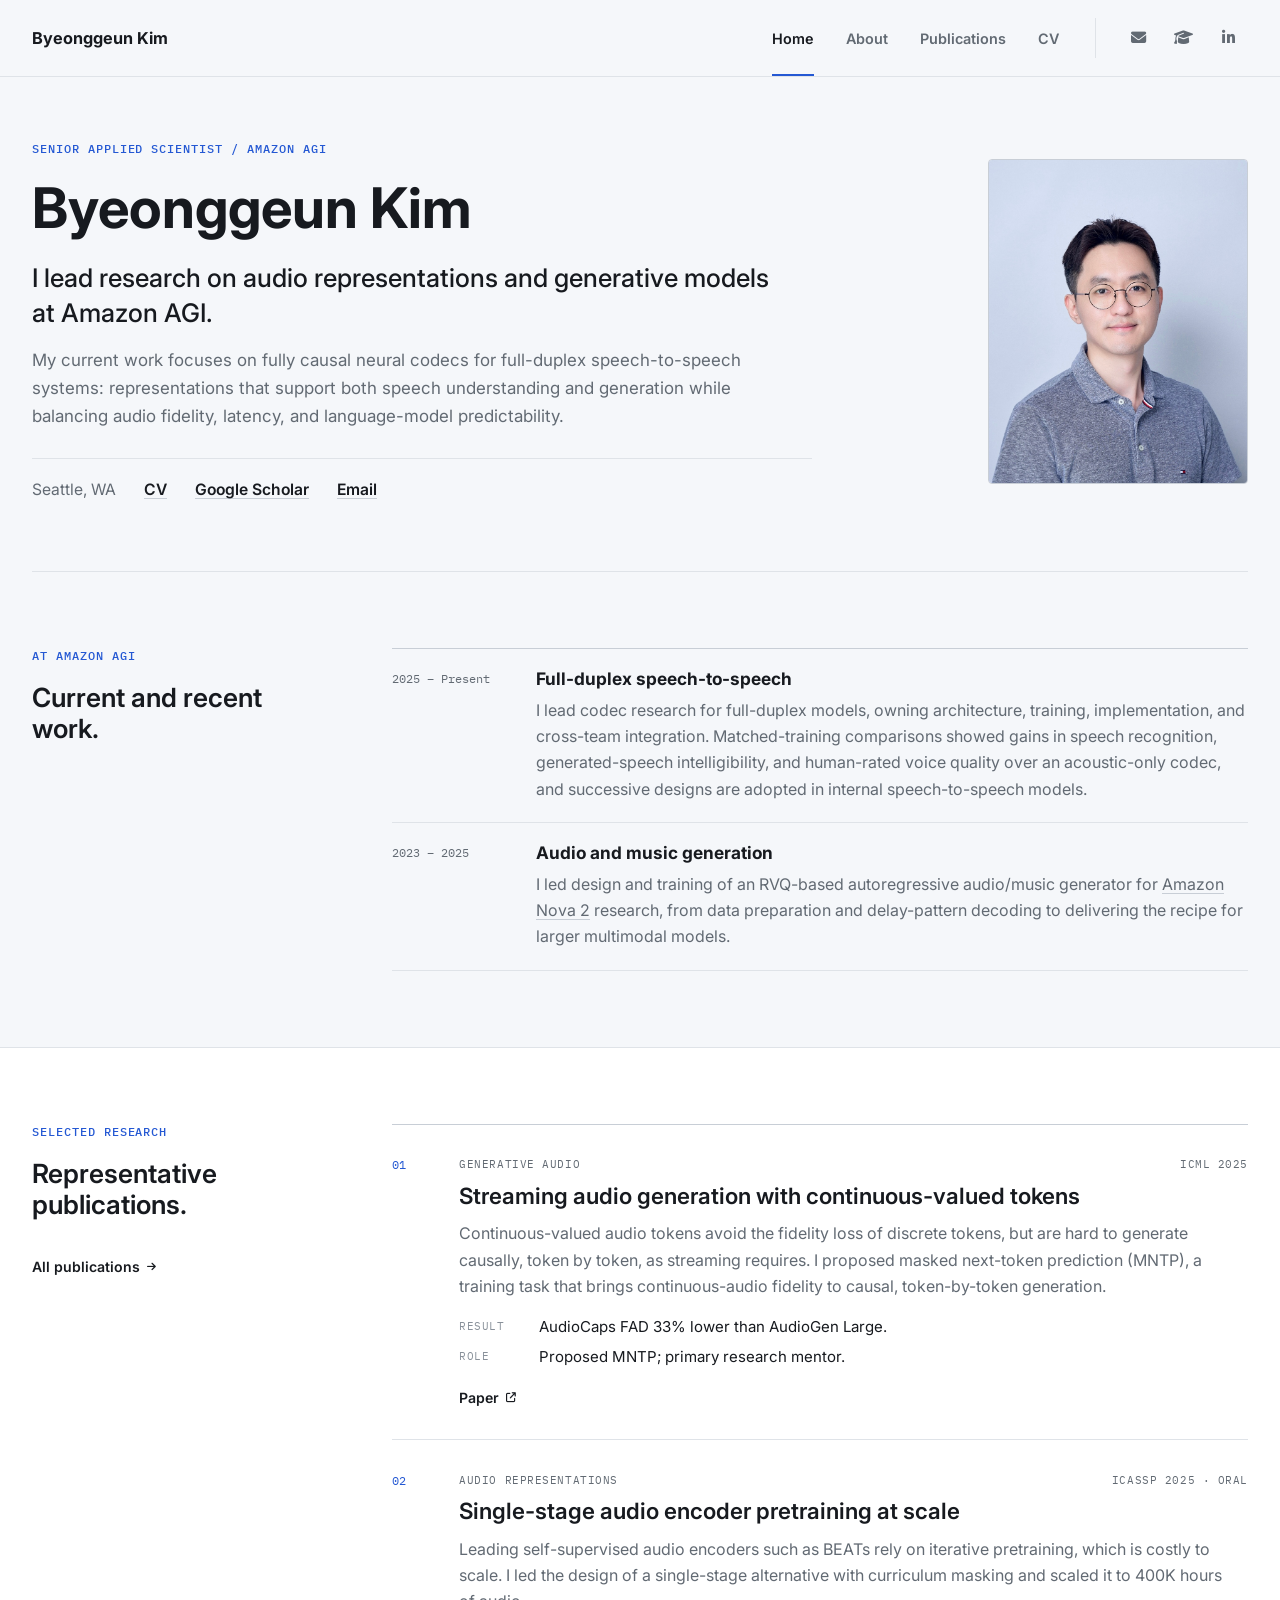
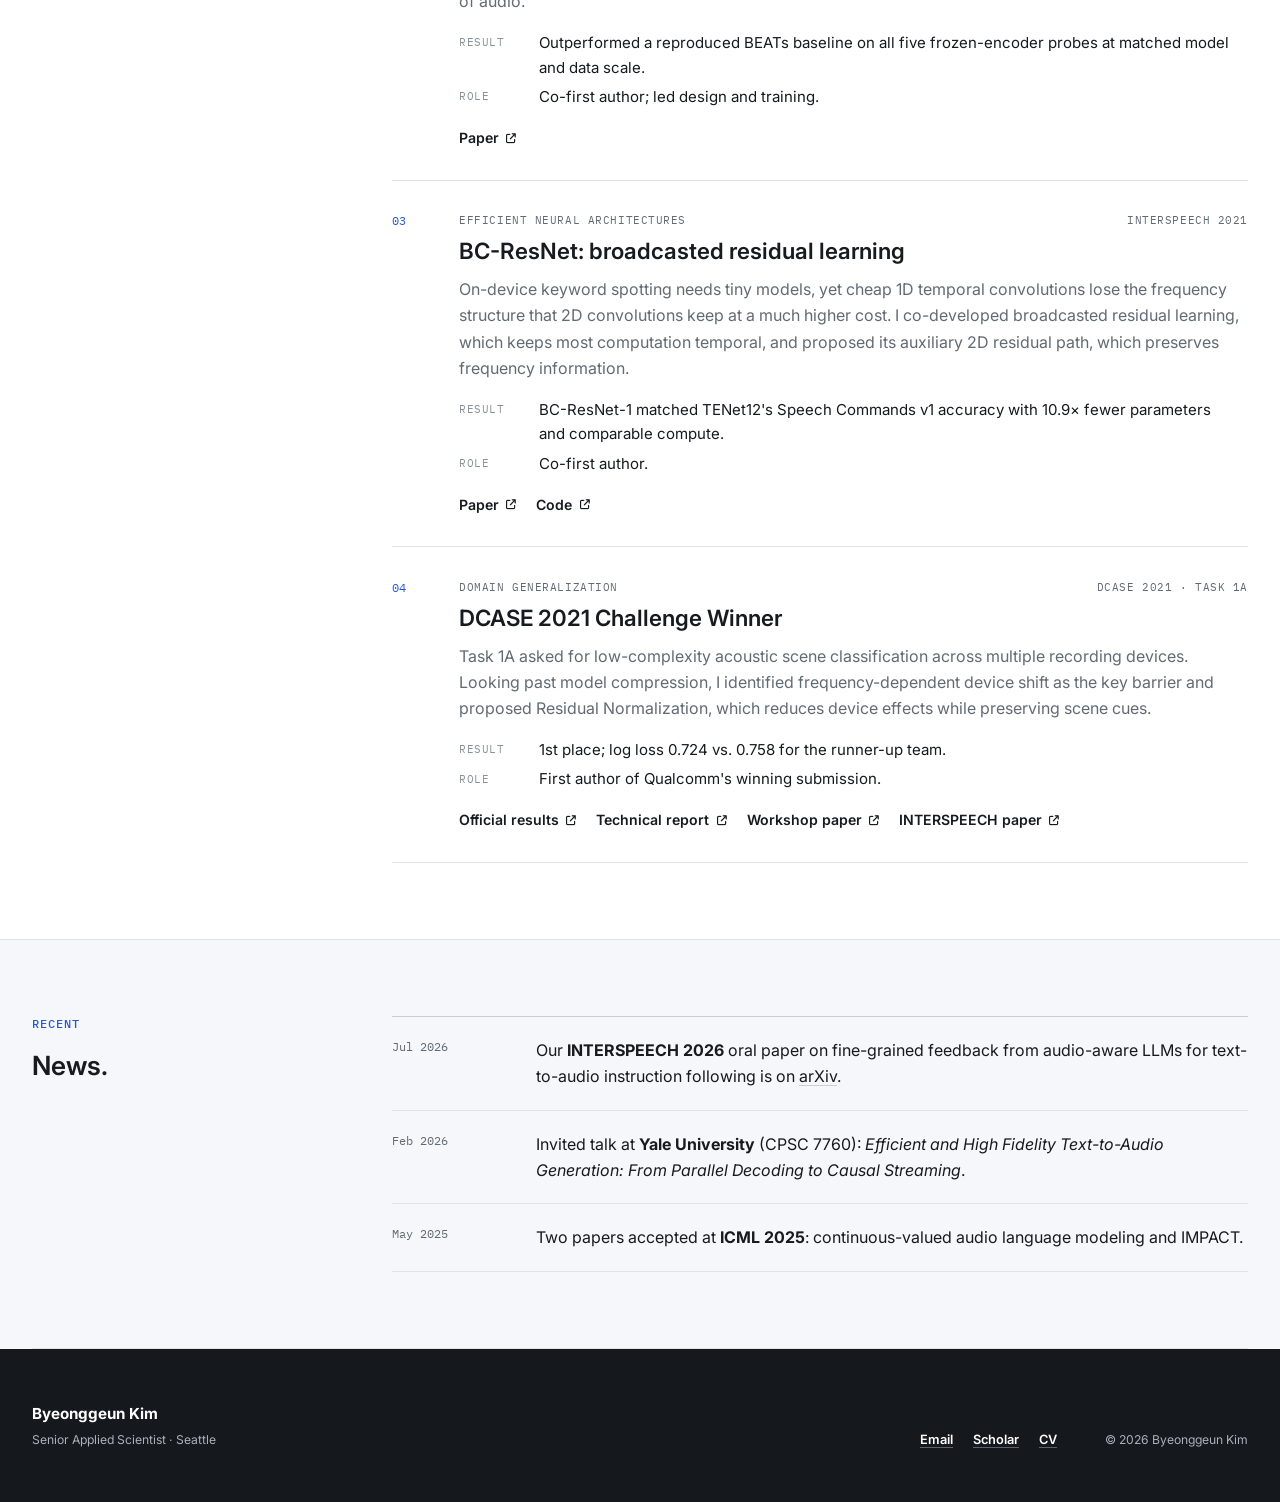
==== commit d4a29bf6: "Align site with CV: research-first home, CV-aligned about and publications" ====
--- a/index.html
+++ b/index.html
@@ -4,15 +4,15 @@
   <meta charset="UTF-8">
   <meta name="viewport" content="width=device-width, initial-scale=1.0">
   <title>Byeonggeun Kim</title>
-  <meta name="description" content="Byeonggeun Kim — Senior Applied Scientist at Amazon AGI. Research on neural audio codecs, audio understanding encoders, and multimodal LLMs.">
+  <meta name="description" content="Byeonggeun Kim — Senior Applied Scientist at Amazon AGI. Research on audio representations and generative models, including fully causal neural codecs for full-duplex speech-to-speech.">
   <link rel="icon" type="image/jpeg" href="assets/favicon.jpg">
   <meta property="og:type" content="website">
   <meta property="og:title" content="Byeonggeun Kim">
-  <meta property="og:description" content="Senior Applied Scientist at Amazon AGI — audio codecs, audio encoders, multimodal LLMs, full-duplex speech.">
+  <meta property="og:description" content="Senior Applied Scientist at Amazon AGI — audio representations, generative audio, and neural codecs for full-duplex speech-to-speech.">
   <meta property="og:image" content="https://byeonggeunkim.github.io/assets/og-image.jpg">
   <meta property="og:url" content="https://byeonggeunkim.github.io/">
   <meta name="twitter:card" content="summary">
-  <link rel="stylesheet" href="assets/style.css?v=20260807">
+  <link rel="stylesheet" href="assets/style.css?v=20260923">
   <link rel="stylesheet" href="https://cdnjs.cloudflare.com/ajax/libs/font-awesome/6.5.1/css/all.min.css">
   <!-- Google Analytics (GA4) -->
   <script async src="https://www.googletagmanager.com/gtag/js?id=G-7Q4RNB01KZ"></script>
@@ -40,7 +40,7 @@
         <a href="index.html" class="active" aria-current="page">Home</a>
         <a href="about.html">About</a>
         <a href="publications.html">Publications</a>
-        <a href="assets/BGKim_CV.pdf" target="_blank" rel="noopener">Resume</a>
+        <a href="assets/BGKim_CV.pdf" target="_blank" rel="noopener">CV</a>
       </div>
       <div class="social" aria-label="External profiles">
         <a href="mailto:bungkun1349@gmail.com" aria-label="Email" title="Email"><i class="fa-solid fa-envelope" aria-hidden="true"></i></a>
@@ -56,60 +56,99 @@
     <div class="hero-copy">
       <p class="eyebrow">Senior Applied Scientist <span aria-hidden="true">/</span> Amazon AGI</p>
       <h1>Byeonggeun Kim</h1>
-      <p class="hero-lead">I build models that understand and generate audio for natural, real-time conversations.</p>
-      <p class="hero-summary">My research has progressed from efficient on-device and few-shot audio learning to audio encoders, neural codecs, and generation for Amazon AGI projects, including <a href="https://aws.amazon.com/nova/" target="_blank" rel="noopener">Amazon Nova</a>. I currently focus on full-duplex speech-to-speech modeling.</p>
-      <div class="hero-actions">
-        <a class="button button-primary" href="#selected-work">Selected work <i class="fa-solid fa-arrow-down" aria-hidden="true"></i></a>
-        <a class="text-action" href="about.html">About me <i class="fa-solid fa-arrow-right" aria-hidden="true"></i></a>
-      </div>
-      <div class="hero-meta">
-        <span>Seattle, Washington</span>
+      <p class="hero-lead">I lead research on audio representations and generative models at Amazon AGI.</p>
+      <p class="hero-summary">My current work focuses on fully causal neural codecs for full-duplex speech-to-speech systems: representations that support both speech understanding and generation while balancing audio fidelity, latency, and language-model predictability.</p>
+      <div class="hero-links">
+        <span>Seattle, WA</span>
+        <a href="assets/BGKim_CV.pdf" target="_blank" rel="noopener">CV</a>
+        <a href="https://scholar.google.com/citations?user=Pee89n0AAAAJ&amp;hl=en" target="_blank" rel="noopener">Google Scholar</a>
         <a href="mailto:bungkun1349@gmail.com">Email</a>
-        <a href="assets/BGKim_CV.pdf" target="_blank" rel="noopener">CV <i class="fa-solid fa-arrow-up-right-from-square" aria-hidden="true"></i></a>
       </div>
     </div>
     <figure class="portrait">
       <img src="assets/portrait.jpg" alt="Portrait of Byeonggeun Kim" width="1029" height="1029">
-      <figcaption><span>Research focus</span> Audio and Speech AGI</figcaption>
     </figure>
   </section>
 
-  <section class="work-band" id="selected-work">
+  <section class="content-section shell" id="current-work">
+    <div class="section-layout">
+      <header class="section-heading section-heading-compact">
+        <p class="eyebrow">At Amazon AGI</p>
+        <h2>Current and recent work.</h2>
+      </header>
+      <ol class="track-list">
+        <li>
+          <time>2025 – Present</time>
+          <div>
+            <h3>Full-duplex speech-to-speech</h3>
+            <p>I lead codec research for full-duplex models, owning architecture, training, implementation, and cross-team integration. Matched-training comparisons showed gains in speech recognition, generated-speech intelligibility, and human-rated voice quality over an acoustic-only codec, and successive designs are adopted in internal speech-to-speech models.</p>
+          </div>
+        </li>
+        <li>
+          <time>2023 – 2025</time>
+          <div>
+            <h3>Audio and music generation</h3>
+            <p>I led design and training of an RVQ-based autoregressive audio/music generator for <a href="https://www.amazon.science/publications/amazon-nova-2-multimodal-reasoning-and-generation-models" target="_blank" rel="noopener">Amazon Nova 2</a> research, from data preparation and delay-pattern decoding to delivering the recipe for larger multimodal models.</p>
+          </div>
+        </li>
+      </ol>
+    </div>
+  </section>
+
+  <section class="work-band" id="selected-research">
     <div class="shell section-layout">
-      <header class="section-heading">
-        <p class="eyebrow">Selected work</p>
-        <h2>From on-device audio to generative systems.</h2>
-        <p>Representative outcomes across efficient architecture, robust learning, and audio foundation models.</p>
+      <header class="section-heading section-heading-compact">
+        <p class="eyebrow">Selected research</p>
+        <h2>Representative publications.</h2>
+        <a class="text-action" href="publications.html">All publications <i class="fa-solid fa-arrow-right" aria-hidden="true"></i></a>
       </header>
       <div class="work-list">
         <article class="work-item">
           <div class="work-number">01</div>
           <div class="work-body">
-            <p class="work-meta">Audio foundation &amp; generation <span>2025</span></p>
-            <h3><a href="https://www.amazon.science/publications/amazon-nova-2-multimodal-reasoning-and-generation-models" target="_blank" rel="noopener">Amazon Nova 2</a></h3>
-            <p>Audio and music generation, encoder, and codec contributions to Amazon's multimodal reasoning and generation models.</p>
-            <div class="resource-links">
-              <a class="text-action" href="https://www.amazon.science/publications/amazon-nova-2-multimodal-reasoning-and-generation-models" target="_blank" rel="noopener">Technical report <i class="fa-solid fa-arrow-up-right-from-square" aria-hidden="true"></i></a>
+            <p class="work-meta">Generative audio <span>ICML 2025</span></p>
+            <h3><a href="https://www.amazon.science/publications/generative-audio-language-modeling-with-continuous-valued-tokens-and-masked-next-token-prediction" target="_blank" rel="noopener">Streaming audio generation with continuous-valued tokens</a></h3>
+            <p>Continuous-valued audio tokens avoid the fidelity loss of discrete tokens, but are hard to generate causally, token by token, as streaming requires. I proposed masked next-token prediction (MNTP), a training task that brings continuous-audio fidelity to causal, token-by-token generation.</p>
+            <dl class="work-facts">
+              <dt>Result</dt>
+              <dd>AudioCaps FAD 33% lower than AudioGen Large.</dd>
+              <dt>Role</dt>
+              <dd>Proposed MNTP; primary research mentor.</dd>
+            </dl>
+            <div class="resource-links">
+              <a class="text-action" href="https://www.amazon.science/publications/generative-audio-language-modeling-with-continuous-valued-tokens-and-masked-next-token-prediction" target="_blank" rel="noopener">Paper <i class="fa-solid fa-arrow-up-right-from-square" aria-hidden="true"></i></a>
             </div>
           </div>
         </article>
         <article class="work-item">
           <div class="work-number">02</div>
           <div class="work-body">
-            <p class="work-meta">Generative audio <span>ICML 2025</span></p>
-            <h3><a href="https://www.amazon.science/publications/generative-audio-language-modeling-with-continuous-valued-tokens-and-masked-next-token-prediction" target="_blank" rel="noopener">Continuous-valued Audio Language Modeling</a></h3>
-            <p>Generative audio language modeling with masked next-token prediction and continuous-valued tokens.</p>
-            <div class="resource-links">
-              <a class="text-action" href="https://www.amazon.science/publications/generative-audio-language-modeling-with-continuous-valued-tokens-and-masked-next-token-prediction" target="_blank" rel="noopener">Publication <i class="fa-solid fa-arrow-up-right-from-square" aria-hidden="true"></i></a>
+            <p class="work-meta">Audio representations <span>ICASSP 2025 · Oral</span></p>
+            <h3><a href="https://www.amazon.science/publications/effective-techniques-for-scaling-audio-encoder-pretraining" target="_blank" rel="noopener">Single-stage audio encoder pretraining at scale</a></h3>
+            <p>Leading self-supervised audio encoders such as BEATs rely on iterative pretraining, which is costly to scale. I led the design of a single-stage alternative with curriculum masking and scaled it to 400K hours of audio.</p>
+            <dl class="work-facts">
+              <dt>Result</dt>
+              <dd>Outperformed a reproduced BEATs baseline on all five frozen-encoder probes at matched model and data scale.</dd>
+              <dt>Role</dt>
+              <dd>Co-first author; led design and training.</dd>
+            </dl>
+            <div class="resource-links">
+              <a class="text-action" href="https://www.amazon.science/publications/effective-techniques-for-scaling-audio-encoder-pretraining" target="_blank" rel="noopener">Paper <i class="fa-solid fa-arrow-up-right-from-square" aria-hidden="true"></i></a>
             </div>
           </div>
         </article>
         <article class="work-item">
           <div class="work-number">03</div>
           <div class="work-body">
-            <p class="work-meta">Efficient on-device wake word <span>INTERSPEECH 2021</span></p>
-            <h3><a href="https://arxiv.org/abs/2106.04140" target="_blank" rel="noopener">BC-ResNets</a></h3>
-            <p>Broadcasted residual learning for accurate, low-compute keyword spotting on resource-constrained devices.</p>
+            <p class="work-meta">Efficient neural architectures <span>INTERSPEECH 2021</span></p>
+            <h3><a href="https://arxiv.org/abs/2106.04140" target="_blank" rel="noopener">BC-ResNet: broadcasted residual learning</a></h3>
+            <p>On-device keyword spotting needs tiny models, yet cheap 1D temporal convolutions lose the frequency structure that 2D convolutions keep at a much higher cost. I co-developed broadcasted residual learning, which keeps most computation temporal, and proposed its auxiliary 2D residual path, which preserves frequency information.</p>
+            <dl class="work-facts">
+              <dt>Result</dt>
+              <dd>BC-ResNet-1 matched TENet12's Speech Commands v1 accuracy with 10.9× fewer parameters and comparable compute.</dd>
+              <dt>Role</dt>
+              <dd>Co-first author.</dd>
+            </dl>
             <div class="resource-links">
               <a class="text-action" href="https://arxiv.org/abs/2106.04140" target="_blank" rel="noopener">Paper <i class="fa-solid fa-arrow-up-right-from-square" aria-hidden="true"></i></a>
               <a class="text-action" href="https://github.com/Qualcomm-AI-research/bcresnet" target="_blank" rel="noopener">Code <i class="fa-solid fa-arrow-up-right-from-square" aria-hidden="true"></i></a>
@@ -119,9 +158,15 @@
         <article class="work-item" id="dcase-work">
           <div class="work-number">04</div>
           <div class="work-body">
-            <p class="work-meta">On-device audio × robust learning <span>DCASE 2021 · 1st Place</span></p>
+            <p class="work-meta">Domain generalization <span>DCASE 2021 · Task 1A</span></p>
             <h3><a href="https://dcase.community/challenge2021/task-acoustic-scene-classification-results-a#teams-ranking" target="_blank" rel="noopener">DCASE 2021 Challenge Winner</a></h3>
-            <p>A low-complexity, device-robust acoustic scene classification system combining efficient design and domain generalization.</p>
+            <p>Task 1A asked for low-complexity acoustic scene classification across multiple recording devices. Looking past model compression, I identified frequency-dependent device shift as the key barrier and proposed Residual Normalization, which reduces device effects while preserving scene cues.</p>
+            <dl class="work-facts">
+              <dt>Result</dt>
+              <dd>1st place; log loss 0.724 vs. 0.758 for the runner-up team.</dd>
+              <dt>Role</dt>
+              <dd>First author of Qualcomm's winning submission.</dd>
+            </dl>
             <div class="resource-links">
               <a class="text-action" href="https://dcase.community/challenge2021/task-acoustic-scene-classification-results-a#teams-ranking" target="_blank" rel="noopener">Official results <i class="fa-solid fa-arrow-up-right-from-square" aria-hidden="true"></i></a>
               <a class="text-action" href="https://dcase.community/documents/challenge2021/technical_reports/DCASE2021_Kim_36_t1.pdf" target="_blank" rel="noopener">Technical report <i class="fa-solid fa-arrow-up-right-from-square" aria-hidden="true"></i></a>
@@ -138,25 +183,20 @@
     <div class="section-layout">
       <header class="section-heading section-heading-compact">
         <p class="eyebrow">Recent</p>
-        <h2>News and milestones.</h2>
-        <a class="text-action" href="publications.html">All publications <i class="fa-solid fa-arrow-right" aria-hidden="true"></i></a>
+        <h2>News.</h2>
       </header>
       <ol class="news-list">
         <li>
+          <time datetime="2026-07">Jul 2026</time>
+          <p>Our <strong>INTERSPEECH 2026</strong> oral paper on fine-grained feedback from audio-aware LLMs for text-to-audio instruction following is on <a href="https://arxiv.org/abs/2607.13408" target="_blank" rel="noopener">arXiv</a>.</p>
+        </li>
+        <li>
           <time datetime="2026-02">Feb 2026</time>
-          <p>Invited talk at <strong>Yale University</strong> (CPSC 7760): <em>Efficient and High Fidelity Text-to-Audio Generation</em>.</p>
-        </li>
-        <li>
-          <time datetime="2025-12">Dec 2025</time>
-          <p>Contributed to the launch of <a href="https://www.amazon.science/publications/amazon-nova-2-multimodal-reasoning-and-generation-models" target="_blank" rel="noopener"><strong>Amazon Nova 2</strong></a>.</p>
-        </li>
-        <li>
-          <time datetime="2025-09">Sep 2025</time>
-          <p>Invited talk at the <strong>Amazon Media &amp; Entertainment ML+AI Summit</strong>.</p>
+          <p>Invited talk at <strong>Yale University</strong> (CPSC 7760): <em>Efficient and High Fidelity Text-to-Audio Generation: From Parallel Decoding to Causal Streaming</em>.</p>
         </li>
         <li>
           <time datetime="2025-05">May 2025</time>
-          <p>Two papers accepted at <strong>ICML 2025</strong>, including IMPACT and continuous-valued audio language modeling.</p>
+          <p>Two papers accepted at <strong>ICML 2025</strong>: continuous-valued audio language modeling and IMPACT.</p>
         </li>
       </ol>
     </div>
--- a/assets/style.css
+++ b/assets/style.css
@@ -227,69 +227,36 @@
 /* Home hero */
 
 .hero {
-  padding-block: 5.75rem 6.5rem;
+  padding-block: 4rem 4.25rem;
   display: grid;
-  grid-template-columns: minmax(0, 1.55fr) minmax(280px, 0.72fr);
+  grid-template-columns: minmax(0, 1fr) auto;
   align-items: center;
-  gap: 6rem;
+  gap: 4.5rem;
 }
 
 .hero-copy {
-  max-width: 760px;
+  max-width: 780px;
 }
 
 .hero h1 {
-  margin-bottom: 1.75rem;
-  font-size: 4rem;
+  margin-bottom: 1.25rem;
+  font-size: 3.5rem;
   font-weight: 700;
 }
 
 .hero-lead {
-  max-width: 700px;
-  margin-bottom: 1.25rem;
-  font-size: 1.72rem;
+  max-width: 740px;
+  margin-bottom: 1rem;
+  font-size: 1.6rem;
   font-weight: 500;
   line-height: 1.35;
 }
 
 .hero-summary {
-  max-width: 660px;
-  margin-bottom: 2rem;
-  color: var(--muted);
-  font-size: 1.03rem;
-}
-
-.hero-actions {
-  display: flex;
-  align-items: center;
-  gap: 1.5rem;
-  margin-bottom: 3rem;
-}
-
-.button {
-  min-height: 48px;
-  padding: 0.75rem 1rem;
-  display: inline-flex;
-  align-items: center;
-  justify-content: center;
-  gap: 0.65rem;
-  border: 1px solid transparent;
-  border-radius: 4px;
-  font-size: 0.9rem;
-  font-weight: 600;
-  text-decoration: none;
-}
-
-.button-primary {
-  color: #ffffff;
-  background: var(--accent);
-  border-color: var(--accent);
-}
-
-.button-primary:hover {
-  color: #ffffff;
-  background: var(--accent-dark);
-  border-color: var(--accent-dark);
+  max-width: 720px;
+  margin-bottom: 1.75rem;
+  color: var(--muted);
+  font-size: 1.06rem;
 }
 
 .text-action {
@@ -307,32 +274,30 @@
   font-size: 0.72em;
 }
 
-.hero-meta {
-  padding-top: 1.15rem;
+.hero-links {
+  padding-top: 1.1rem;
   display: flex;
   flex-wrap: wrap;
-  gap: 0.65rem 1.5rem;
+  align-items: baseline;
+  gap: 0.5rem 1.75rem;
   border-top: 1px solid var(--line);
-  color: var(--muted);
-  font-family: var(--font-mono);
-  font-size: 0.72rem;
-  text-transform: uppercase;
-  letter-spacing: 0.05em;
-}
-
-.hero-meta a {
-  color: var(--ink);
-  text-decoration: none;
-}
-
-.hero-meta a:hover {
-  color: var(--accent);
+  font-size: 0.98rem;
+  font-weight: 600;
+}
+
+.hero-links span {
+  color: var(--muted);
+  font-weight: 400;
+}
+
+.hero-links a {
+  text-decoration: underline;
+  text-decoration-color: var(--line-strong);
 }
 
 .portrait {
-  width: min(100%, 360px);
+  width: 260px;
   margin: 0;
-  justify-self: end;
 }
 
 .portrait img {
@@ -345,23 +310,6 @@
   border-radius: 4px;
 }
 
-.portrait figcaption {
-  margin-top: 0.8rem;
-  display: flex;
-  justify-content: space-between;
-  gap: 1rem;
-  color: var(--muted);
-  font-family: var(--font-mono);
-  font-size: 0.7rem;
-  line-height: 1.45;
-}
-
-.portrait figcaption span {
-  color: var(--soft);
-  text-transform: uppercase;
-  letter-spacing: 0.06em;
-}
-
 /* Shared section layouts */
 
 .work-band {
@@ -371,7 +319,7 @@
 }
 
 .section-layout {
-  padding-block: 6rem;
+  padding-block: 4.75rem;
   display: grid;
   grid-template-columns: minmax(210px, 280px) minmax(0, 1fr);
   gap: 5rem;
@@ -401,17 +349,14 @@
 }
 
 .work-list {
-  display: grid;
-  grid-template-columns: repeat(2, minmax(0, 1fr));
-  column-gap: 2rem;
+  border-top: 1px solid var(--line-strong);
 }
 
 .work-item {
-  padding: 2rem 0;
+  padding: 1.9rem 0;
   display: grid;
   grid-template-columns: 3rem minmax(0, 1fr);
   gap: 1.2rem;
-  border-top: 1px solid var(--line-strong);
   border-bottom: 1px solid var(--line);
 }
 
@@ -436,7 +381,7 @@
 .work-body h3 {
   max-width: 780px;
   margin-bottom: 0.7rem;
-  font-size: 1.62rem;
+  font-size: 1.4rem;
   font-weight: 600;
 }
 
@@ -445,9 +390,31 @@
 }
 
 .work-body > p:not(.work-meta) {
-  max-width: 720px;
+  max-width: 780px;
   margin-bottom: 1rem;
   color: var(--muted);
+}
+
+.work-facts {
+  max-width: 780px;
+  margin: 0 0 1rem;
+  display: grid;
+  grid-template-columns: 4rem minmax(0, 1fr);
+  gap: 0.3rem 1rem;
+  font-size: 0.94rem;
+}
+
+.work-facts dt {
+  padding-top: 0.2rem;
+  color: var(--soft);
+  font-family: var(--font-mono);
+  font-size: 0.68rem;
+  text-transform: uppercase;
+  letter-spacing: 0.05em;
+}
+
+.work-facts dd {
+  margin: 0;
 }
 
 .resource-links {
@@ -461,6 +428,7 @@
 }
 
 .news-list,
+.track-list,
 .recognition-list {
   padding: 0;
   margin: 0;
@@ -468,7 +436,8 @@
   border-top: 1px solid var(--line-strong);
 }
 
-.news-list li {
+.news-list li,
+.track-list li {
   padding: 1.25rem 0;
   display: grid;
   grid-template-columns: 7.5rem minmax(0, 1fr);
@@ -477,6 +446,7 @@
 }
 
 .news-list time,
+.track-list time,
 .recognition-list time {
   color: var(--muted);
   font-family: var(--font-mono);
@@ -485,6 +455,17 @@
 
 .news-list p {
   margin-bottom: 0;
+}
+
+.track-list h3 {
+  margin-bottom: 0.45rem;
+  font-size: 1.08rem;
+}
+
+.track-list p {
+  max-width: 780px;
+  margin-bottom: 0;
+  color: var(--muted);
 }
 
 /* Interior page hero */
@@ -531,84 +512,6 @@
   scroll-margin-top: 76px;
 }
 
-.prose {
-  max-width: 790px;
-}
-
-.prose p:last-child {
-  margin-bottom: 0;
-}
-
-.prose-large {
-  font-size: 1.13rem;
-  line-height: 1.75;
-}
-
-.trajectory {
-  display: grid;
-  grid-template-columns: repeat(12, minmax(0, 1fr));
-  gap: 1.4rem 0;
-}
-
-.trajectory-item {
-  padding: 1.25rem 0 1.4rem;
-  border-top: 2px solid var(--ink);
-}
-
-.trajectory-ondevice {
-  grid-column: 1 / 9;
-}
-
-.trajectory-robust {
-  grid-column: 3 / 11;
-}
-
-.trajectory-foundation {
-  grid-column: 6 / 13;
-}
-
-.trajectory-meta {
-  display: flex;
-  align-items: center;
-  justify-content: space-between;
-  gap: 1rem;
-}
-
-.focus-number {
-  color: var(--accent);
-  font-family: var(--font-mono);
-  font-size: 0.72rem;
-}
-
-.trajectory-period {
-  color: var(--muted);
-  font-family: var(--font-mono);
-  font-size: 0.68rem;
-}
-
-.trajectory h3 {
-  margin: 1rem 0 0.65rem;
-  font-size: 1.3rem;
-}
-
-.trajectory p {
-  margin-bottom: 0.9rem;
-  color: var(--muted);
-}
-
-.trajectory-links {
-  display: flex;
-  flex-wrap: wrap;
-  gap: 0.35rem 1rem;
-}
-
-.trajectory-links a {
-  color: var(--ink);
-  font-size: 0.78rem;
-  font-weight: 600;
-  text-decoration-color: var(--line-strong);
-}
-
 /* Experience and recognition */
 
 .experience-list {
@@ -663,9 +566,23 @@
   font-size: 0.7rem;
 }
 
-.experience-summary {
-  margin: 1.25rem 0 0;
-  color: var(--muted);
+.role-points {
+  margin: -0.25rem 0 1.5rem;
+  padding-left: 1.1rem;
+  color: var(--muted);
+}
+
+.role-points:last-child {
+  margin-bottom: 0;
+}
+
+.role-points li + li {
+  margin-top: 0.45rem;
+}
+
+.role-points strong {
+  color: var(--ink);
+  font-weight: 600;
 }
 
 .recognition-list li {
@@ -711,66 +628,6 @@
 }
 
 /* Publications */
-
-.publication-highlights {
-  padding-block: 4.5rem;
-  display: grid;
-  grid-template-columns: minmax(210px, 280px) minmax(0, 1fr);
-  gap: 5rem;
-  border-top: 1px solid var(--line);
-}
-
-.publication-highlights-header h2 {
-  margin-bottom: 0;
-  font-size: 1.65rem;
-}
-
-.highlight-list {
-  display: grid;
-  grid-template-columns: repeat(4, minmax(0, 1fr));
-  gap: 1.5rem;
-}
-
-.highlight-list article {
-  padding-top: 1.2rem;
-  border-top: 2px solid var(--ink);
-}
-
-.highlight-list span {
-  color: var(--accent);
-  font-family: var(--font-mono);
-  font-size: 0.67rem;
-  text-transform: uppercase;
-}
-
-.highlight-list h3 {
-  margin: 2rem 0 0.65rem;
-  font-size: 1.12rem;
-}
-
-.highlight-list h3 a {
-  text-decoration: none;
-}
-
-.highlight-list p {
-  margin-bottom: 0;
-  color: var(--muted);
-  font-size: 0.82rem;
-}
-
-.highlight-links {
-  margin-top: 0.75rem;
-  display: flex;
-  flex-wrap: wrap;
-  gap: 0.35rem 0.75rem;
-}
-
-.highlight-links a {
-  color: var(--ink);
-  font-size: 0.72rem;
-  font-weight: 600;
-  text-decoration-color: var(--line-strong);
-}
 
 .publication-content {
   min-width: 0;
@@ -923,8 +780,7 @@
 
 #bcresnet,
 #dcase2021,
-#dcase-work,
-#dcase-featured {
+#dcase-work {
   scroll-margin-top: 96px;
 }
 
@@ -975,27 +831,24 @@
 
 @media (max-width: 1040px) {
   .hero {
-    grid-template-columns: minmax(0, 1.35fr) minmax(240px, 0.65fr);
-    gap: 4rem;
+    gap: 3.5rem;
   }
 
   .hero h1 {
-    font-size: 3.45rem;
+    font-size: 3.2rem;
   }
 
   .hero-lead {
-    font-size: 1.48rem;
-  }
-
-  .section-layout,
-  .publication-highlights {
+    font-size: 1.45rem;
+  }
+
+  .portrait {
+    width: 220px;
+  }
+
+  .section-layout {
     grid-template-columns: minmax(190px, 230px) minmax(0, 1fr);
     gap: 3.5rem;
-  }
-
-  .highlight-list {
-    grid-template-columns: repeat(2, minmax(0, 1fr));
-    gap: 1.3rem;
   }
 }
 
@@ -1070,9 +923,9 @@
   }
 
   .hero {
-    padding-block: 4.25rem 5rem;
+    padding-block: 2.5rem 3.25rem;
     grid-template-columns: 1fr;
-    gap: 3.5rem;
+    gap: 1.5rem;
   }
 
   .hero-copy {
@@ -1080,30 +933,27 @@
   }
 
   .hero h1 {
-    font-size: 3rem;
+    font-size: 2.75rem;
   }
 
   .hero-lead {
-    font-size: 1.42rem;
+    font-size: 1.35rem;
   }
 
   .portrait {
-    width: 100%;
-    max-width: none;
-    justify-self: stretch;
+    order: -1;
+    width: 96px;
   }
 
   .portrait img {
-    max-height: 430px;
-    aspect-ratio: 4 / 3;
-    object-position: 50% 39%;
-  }
-
-  .section-layout,
-  .publication-highlights {
-    padding-block: 4.5rem;
+    aspect-ratio: 1 / 1;
+    object-position: 50% 30%;
+  }
+
+  .section-layout {
+    padding-block: 3.75rem;
     grid-template-columns: 1fr;
-    gap: 2.75rem;
+    gap: 2.25rem;
   }
 
   .section-heading {
@@ -1120,17 +970,6 @@
 
   .page-lead {
     font-size: 1.12rem;
-  }
-
-  .trajectory {
-    grid-template-columns: 1fr;
-    gap: 1.5rem;
-  }
-
-  .trajectory-ondevice,
-  .trajectory-robust,
-  .trajectory-foundation {
-    grid-column: 1 / -1;
   }
 
   .experience-item {
@@ -1138,15 +977,6 @@
     gap: 1.5rem;
   }
 
-  .highlight-list {
-    grid-template-columns: 1fr;
-    gap: 2rem;
-  }
-
-  .highlight-list h3 {
-    margin-top: 1.2rem;
-  }
-
   .footer-inner {
     grid-template-columns: 1fr auto;
   }
@@ -1158,52 +988,38 @@
 
 @media (max-width: 520px) {
   .hero {
-    padding-block: 3.5rem 4rem;
-    gap: 3rem;
+    padding-block: 2rem 2.75rem;
   }
 
   .hero h1 {
-    margin-bottom: 1.35rem;
-    font-size: 2.5rem;
+    margin-bottom: 1rem;
+    font-size: 2.35rem;
   }
 
   .hero-lead {
-    font-size: 1.28rem;
+    font-size: 1.22rem;
   }
 
   .hero-summary {
     font-size: 0.98rem;
   }
 
-  .hero-actions {
-    align-items: flex-start;
-    flex-direction: column;
-    gap: 1rem;
-    margin-bottom: 2.25rem;
-  }
-
-  .section-layout,
-  .publication-highlights {
-    padding-block: 3.75rem;
-    gap: 2.25rem;
+  .section-layout {
+    padding-block: 3.25rem;
+    gap: 2rem;
   }
 
   .section-heading h2 {
     font-size: 1.9rem;
   }
 
-  .section-heading-compact h2,
-  .publication-highlights-header h2 {
+  .section-heading-compact h2 {
     font-size: 1.5rem;
   }
 
   .work-item {
     grid-template-columns: 1fr;
     gap: 0.6rem;
-  }
-
-  .work-list {
-    grid-template-columns: 1fr;
   }
 
   .work-body h3 {
@@ -1216,7 +1032,8 @@
     gap: 0.25rem;
   }
 
-  .news-list li {
+  .news-list li,
+  .track-list li {
     grid-template-columns: 1fr;
     gap: 0.45rem;
   }
@@ -1238,18 +1055,6 @@
   .topic-filter button {
     padding-right: 0.75rem;
     border-bottom: 1px solid var(--line);
-  }
-
-  .highlight-list {
-    gap: 1.25rem;
-  }
-
-  .highlight-list article {
-    padding-top: 1rem;
-  }
-
-  .highlight-list h3 {
-    margin-top: 0.85rem;
   }
 
   .role {
